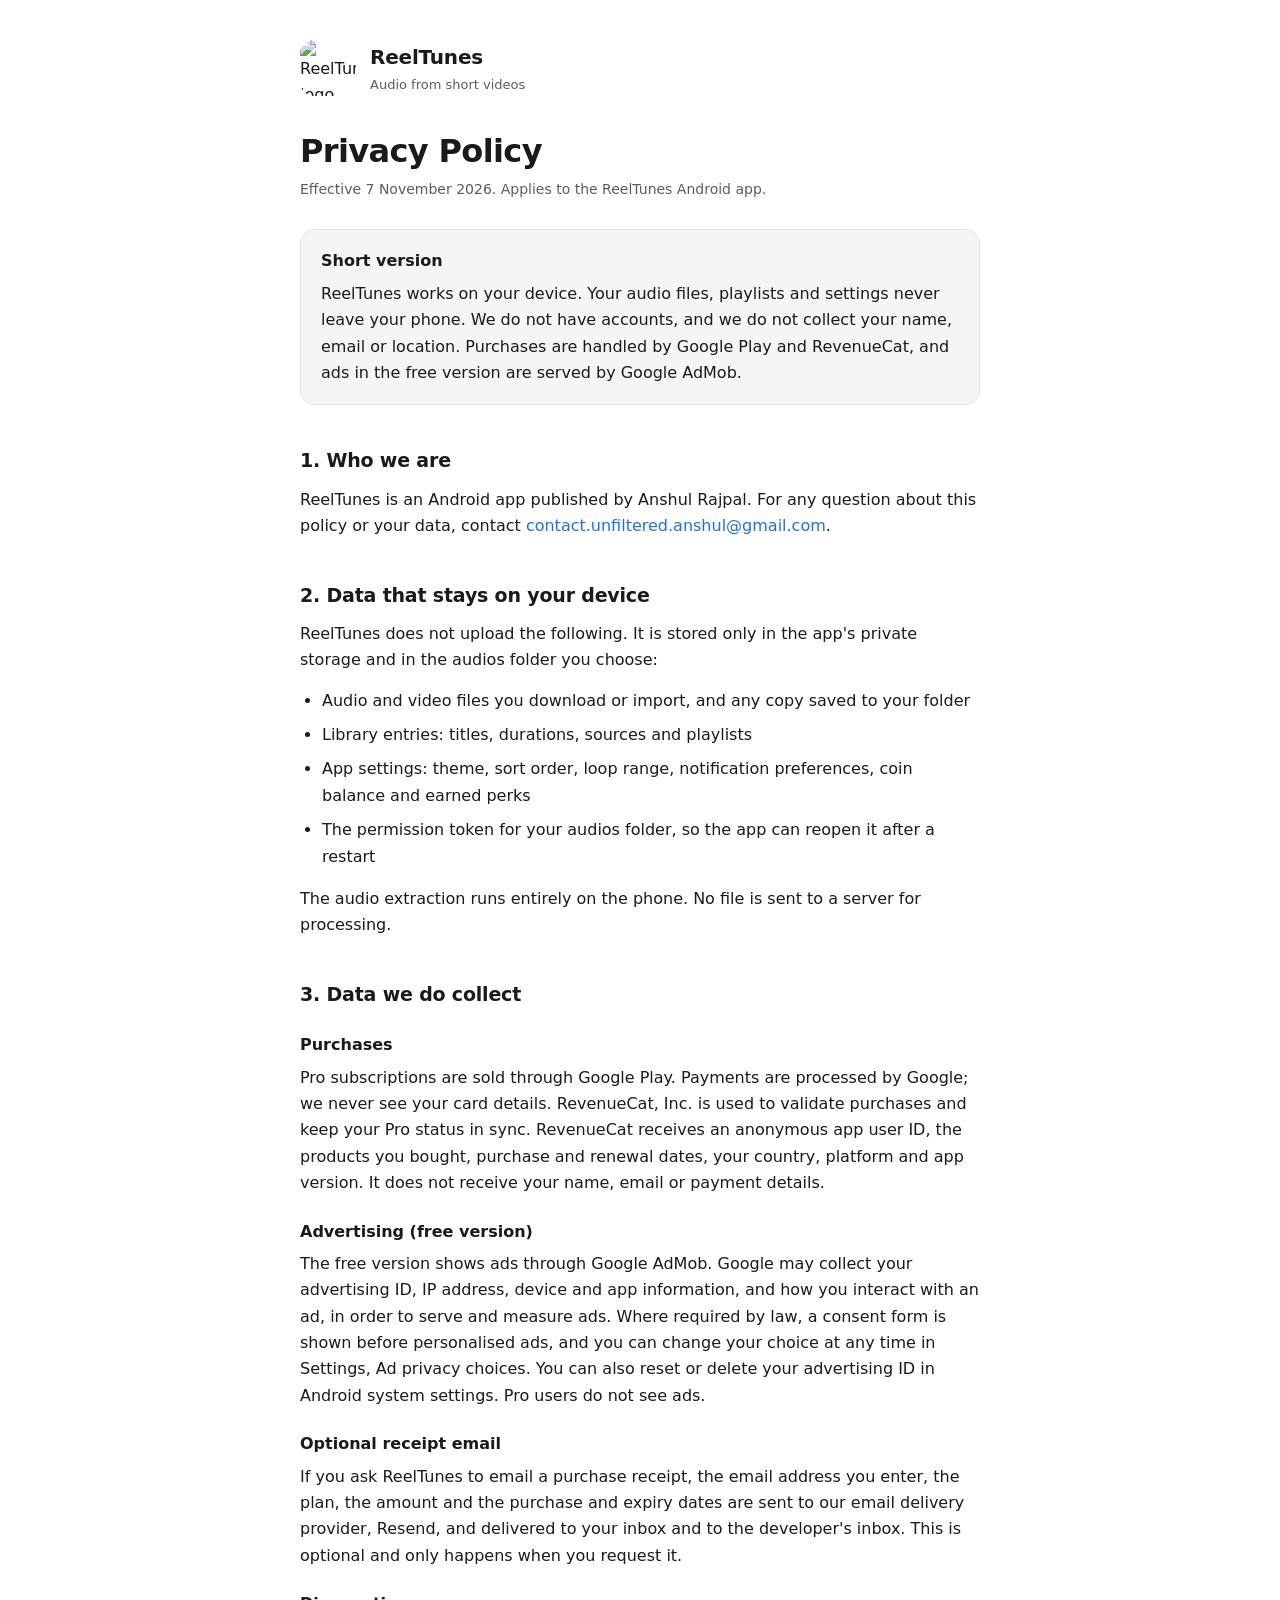
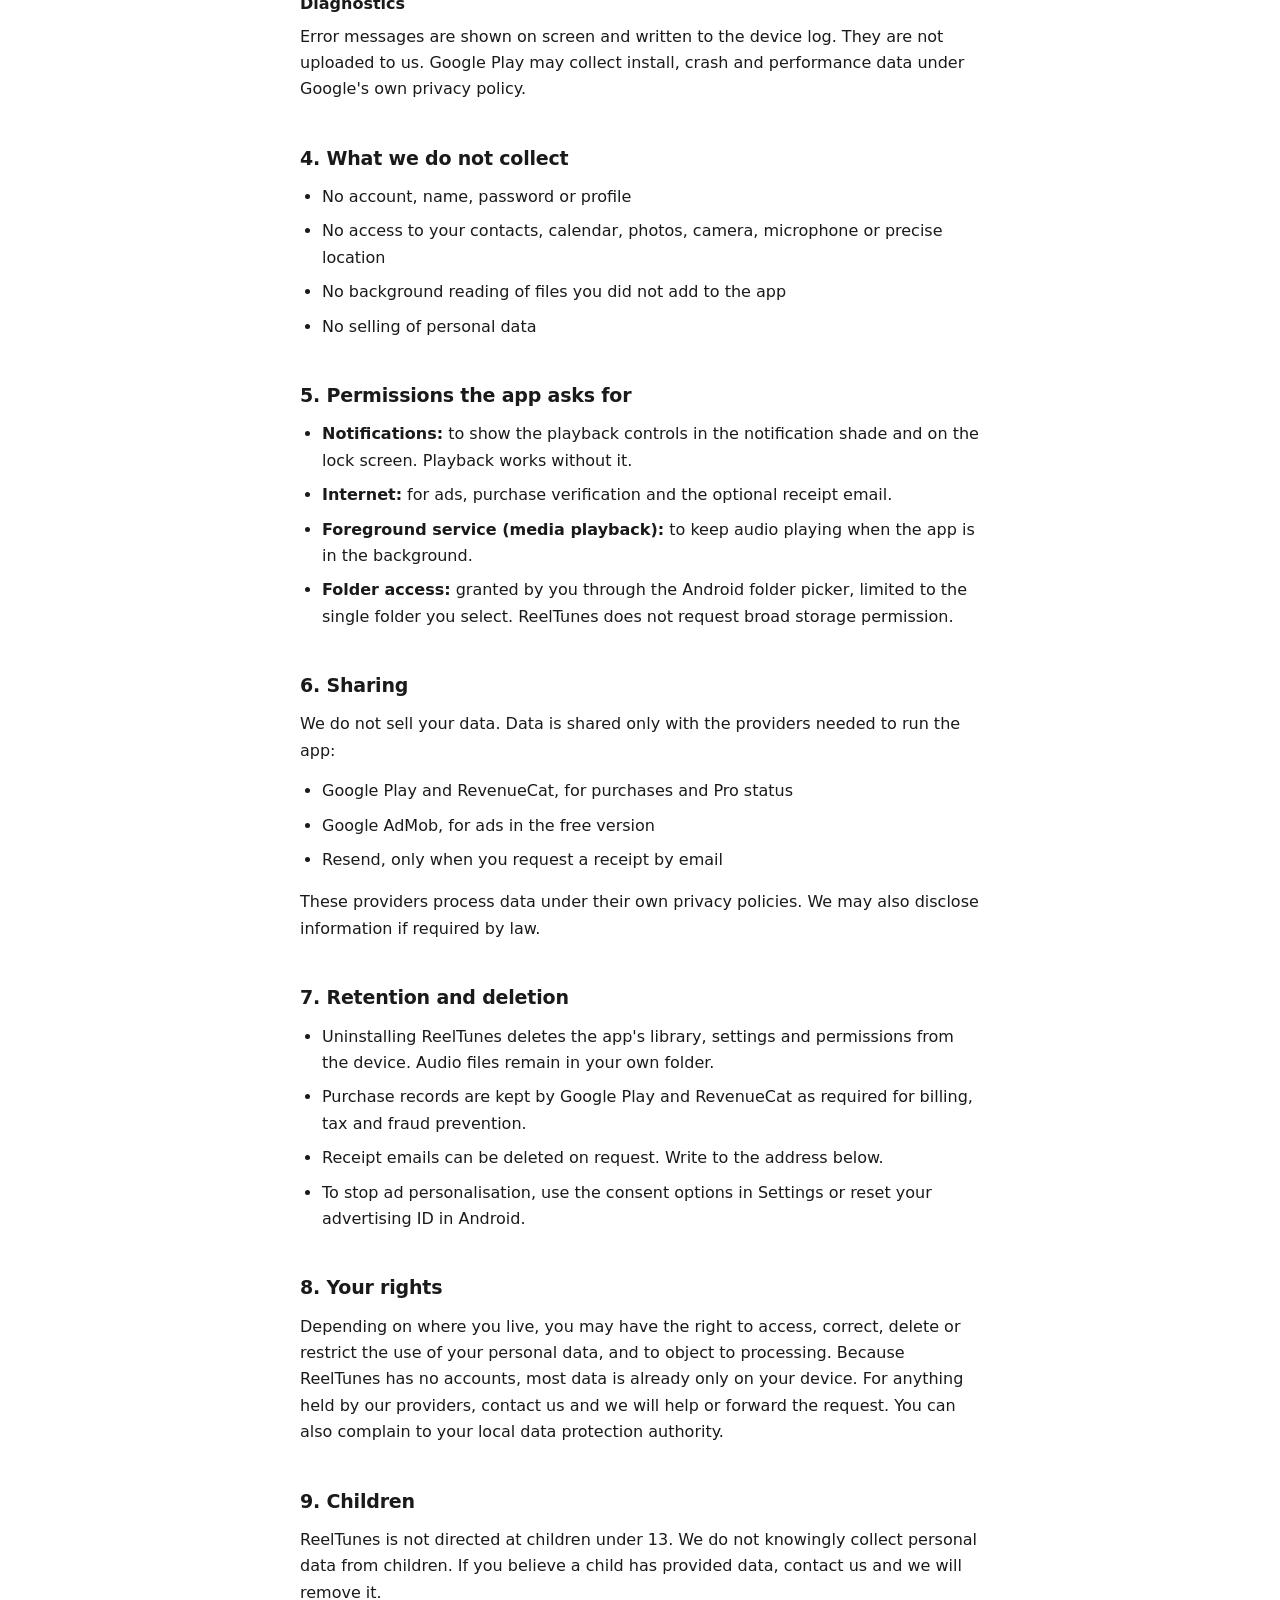
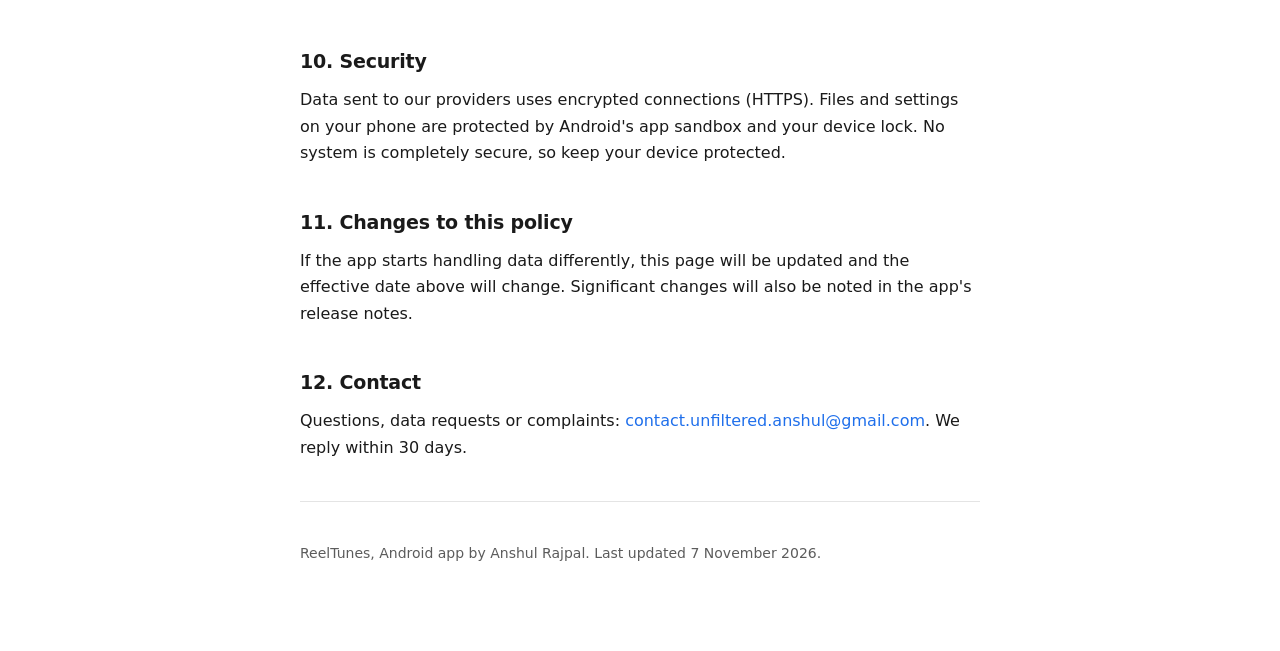
==== privacy/index.html @ 38ee7622 "docs: add privacy policy page for Play listing Static page (index.html + logo) ready to deploy on an" ====
<!DOCTYPE html>
<html lang="en">
<head>
<meta charset="utf-8">
<meta name="viewport" content="width=device-width, initial-scale=1">
<title>ReelTunes Privacy Policy</title>
<meta name="description" content="How ReelTunes handles your data. Audio stays on your device.">
<meta name="theme-color" content="#111111">
<meta property="og:title" content="ReelTunes Privacy Policy">
<meta property="og:description" content="How ReelTunes handles your data. Audio stays on your device.">
<meta property="og:type" content="website">
<meta property="og:image" content="logo.png">
<link rel="icon" href="logo.png" type="image/png">
<style>
  :root {
    --bg: #ffffff;
    --fg: #1a1a1a;
    --muted: #5c5c5c;
    --rule: #e4e4e4;
    --card: #f5f5f5;
    --accent: #1f6feb;
  }
  @media (prefers-color-scheme: dark) {
    :root {
      --bg: #111111;
      --fg: #ececec;
      --muted: #a3a3a3;
      --rule: #2b2b2b;
      --card: #1b1b1b;
      --accent: #6ea8fe;
    }
  }
  * { box-sizing: border-box; }
  html { -webkit-text-size-adjust: 100%; }
  body {
    margin: 0;
    background: var(--bg);
    color: var(--fg);
    font-family: system-ui, -apple-system, "Segoe UI", Roboto, Arial, sans-serif;
    font-size: 16px;
    line-height: 1.65;
  }
  .wrap { max-width: 720px; margin: 0 auto; padding: 40px 20px 72px; }
  header { display: flex; align-items: center; gap: 14px; margin-bottom: 36px; }
  header img { width: 56px; height: 56px; border-radius: 14px; }
  .brand { font-size: 20px; font-weight: 600; letter-spacing: -0.01em; }
  .brand span { display: block; font-size: 13px; font-weight: 400; color: var(--muted); letter-spacing: 0; }
  h1 { font-size: 32px; line-height: 1.2; letter-spacing: -0.02em; margin: 0 0 8px; }
  h2 { font-size: 19px; letter-spacing: -0.01em; margin: 40px 0 10px; }
  h3 { font-size: 16px; margin: 22px 0 6px; }
  p, li { color: var(--fg); }
  p { margin: 0 0 14px; }
  ul { margin: 0 0 16px; padding-left: 22px; }
  li { margin: 0 0 8px; }
  .meta { color: var(--muted); font-size: 14px; margin: 0 0 28px; }
  .summary {
    background: var(--card);
    border: 1px solid var(--rule);
    border-radius: 14px;
    padding: 18px 20px;
    margin: 0 0 8px;
  }
  .summary p { margin: 0; }
  .summary strong { display: block; margin-bottom: 6px; }
  hr { border: 0; border-top: 1px solid var(--rule); margin: 40px 0 0; }
  a { color: var(--accent); text-decoration: none; }
  a:hover { text-decoration: underline; }
  footer { margin-top: 40px; font-size: 14px; color: var(--muted); }
  footer p { color: var(--muted); }
</style>
</head>
<body>
<div class="wrap">

  <header>
    <img src="logo.png" alt="ReelTunes logo">
    <div class="brand">ReelTunes<span>Audio from short videos</span></div>
  </header>

  <h1>Privacy Policy</h1>
  <p class="meta">Effective 7 November 2026. Applies to the ReelTunes Android app.</p>

  <div class="summary">
    <p><strong>Short version</strong>
      ReelTunes works on your device. Your audio files, playlists and settings
      never leave your phone. We do not have accounts, and we do not collect
      your name, email or location. Purchases are handled by Google Play and
      RevenueCat, and ads in the free version are served by Google AdMob.</p>
  </div>

  <h2>1. Who we are</h2>
  <p>ReelTunes is an Android app published by Anshul Rajpal. For any question
    about this policy or your data, contact
    <a href="mailto:contact.unfiltered.anshul@gmail.com">contact.unfiltered.anshul@gmail.com</a>.</p>

  <h2>2. Data that stays on your device</h2>
  <p>ReelTunes does not upload the following. It is stored only in the app's
    private storage and in the audios folder you choose:</p>
  <ul>
    <li>Audio and video files you download or import, and any copy saved to your folder</li>
    <li>Library entries: titles, durations, sources and playlists</li>
    <li>App settings: theme, sort order, loop range, notification preferences, coin balance and earned perks</li>
    <li>The permission token for your audios folder, so the app can reopen it after a restart</li>
  </ul>
  <p>The audio extraction runs entirely on the phone. No file is sent to a
    server for processing.</p>

  <h2>3. Data we do collect</h2>

  <h3>Purchases</h3>
  <p>Pro subscriptions are sold through Google Play. Payments are processed by
    Google; we never see your card details. RevenueCat, Inc. is used to
    validate purchases and keep your Pro status in sync. RevenueCat receives an
    anonymous app user ID, the products you bought, purchase and renewal dates,
    your country, platform and app version. It does not receive your name,
    email or payment details.</p>

  <h3>Advertising (free version)</h3>
  <p>The free version shows ads through Google AdMob. Google may collect your
    advertising ID, IP address, device and app information, and how you
    interact with an ad, in order to serve and measure ads. Where required by
    law, a consent form is shown before personalised ads, and you can change
    your choice at any time in Settings, Ad privacy choices. You can also reset
    or delete your advertising ID in Android system settings. Pro users do not
    see ads.</p>

  <h3>Optional receipt email</h3>
  <p>If you ask ReelTunes to email a purchase receipt, the email address you
    enter, the plan, the amount and the purchase and expiry dates are sent to
    our email delivery provider, Resend, and delivered to your inbox and to the
    developer's inbox. This is optional and only happens when you request it.</p>

  <h3>Diagnostics</h3>
  <p>Error messages are shown on screen and written to the device log. They are
    not uploaded to us. Google Play may collect install, crash and performance
    data under Google's own privacy policy.</p>

  <h2>4. What we do not collect</h2>
  <ul>
    <li>No account, name, password or profile</li>
    <li>No access to your contacts, calendar, photos, camera, microphone or precise location</li>
    <li>No background reading of files you did not add to the app</li>
    <li>No selling of personal data</li>
  </ul>

  <h2>5. Permissions the app asks for</h2>
  <ul>
    <li><strong>Notifications:</strong> to show the playback controls in the notification shade and on the lock screen. Playback works without it.</li>
    <li><strong>Internet:</strong> for ads, purchase verification and the optional receipt email.</li>
    <li><strong>Foreground service (media playback):</strong> to keep audio playing when the app is in the background.</li>
    <li><strong>Folder access:</strong> granted by you through the Android folder picker, limited to the single folder you select. ReelTunes does not request broad storage permission.</li>
  </ul>

  <h2>6. Sharing</h2>
  <p>We do not sell your data. Data is shared only with the providers needed to
    run the app:</p>
  <ul>
    <li>Google Play and RevenueCat, for purchases and Pro status</li>
    <li>Google AdMob, for ads in the free version</li>
    <li>Resend, only when you request a receipt by email</li>
  </ul>
  <p>These providers process data under their own privacy policies. We may also
    disclose information if required by law.</p>

  <h2>7. Retention and deletion</h2>
  <ul>
    <li>Uninstalling ReelTunes deletes the app's library, settings and permissions from the device. Audio files remain in your own folder.</li>
    <li>Purchase records are kept by Google Play and RevenueCat as required for billing, tax and fraud prevention.</li>
    <li>Receipt emails can be deleted on request. Write to the address below.</li>
    <li>To stop ad personalisation, use the consent options in Settings or reset your advertising ID in Android.</li>
  </ul>

  <h2>8. Your rights</h2>
  <p>Depending on where you live, you may have the right to access, correct,
    delete or restrict the use of your personal data, and to object to
    processing. Because ReelTunes has no accounts, most data is already only on
    your device. For anything held by our providers, contact us and we will
    help or forward the request. You can also complain to your local data
    protection authority.</p>

  <h2>9. Children</h2>
  <p>ReelTunes is not directed at children under 13. We do not knowingly
    collect personal data from children. If you believe a child has provided
    data, contact us and we will remove it.</p>

  <h2>10. Security</h2>
  <p>Data sent to our providers uses encrypted connections (HTTPS). Files and
    settings on your phone are protected by Android's app sandbox and your
    device lock. No system is completely secure, so keep your device protected.</p>

  <h2>11. Changes to this policy</h2>
  <p>If the app starts handling data differently, this page will be updated and
    the effective date above will change. Significant changes will also be
    noted in the app's release notes.</p>

  <h2>12. Contact</h2>
  <p>Questions, data requests or complaints:
    <a href="mailto:contact.unfiltered.anshul@gmail.com">contact.unfiltered.anshul@gmail.com</a>.
    We reply within 30 days.</p>

  <hr>
  <footer>
    <p>ReelTunes, Android app by Anshul Rajpal. Last updated 7 November 2026.</p>
  </footer>

</div>
</body>
</html>
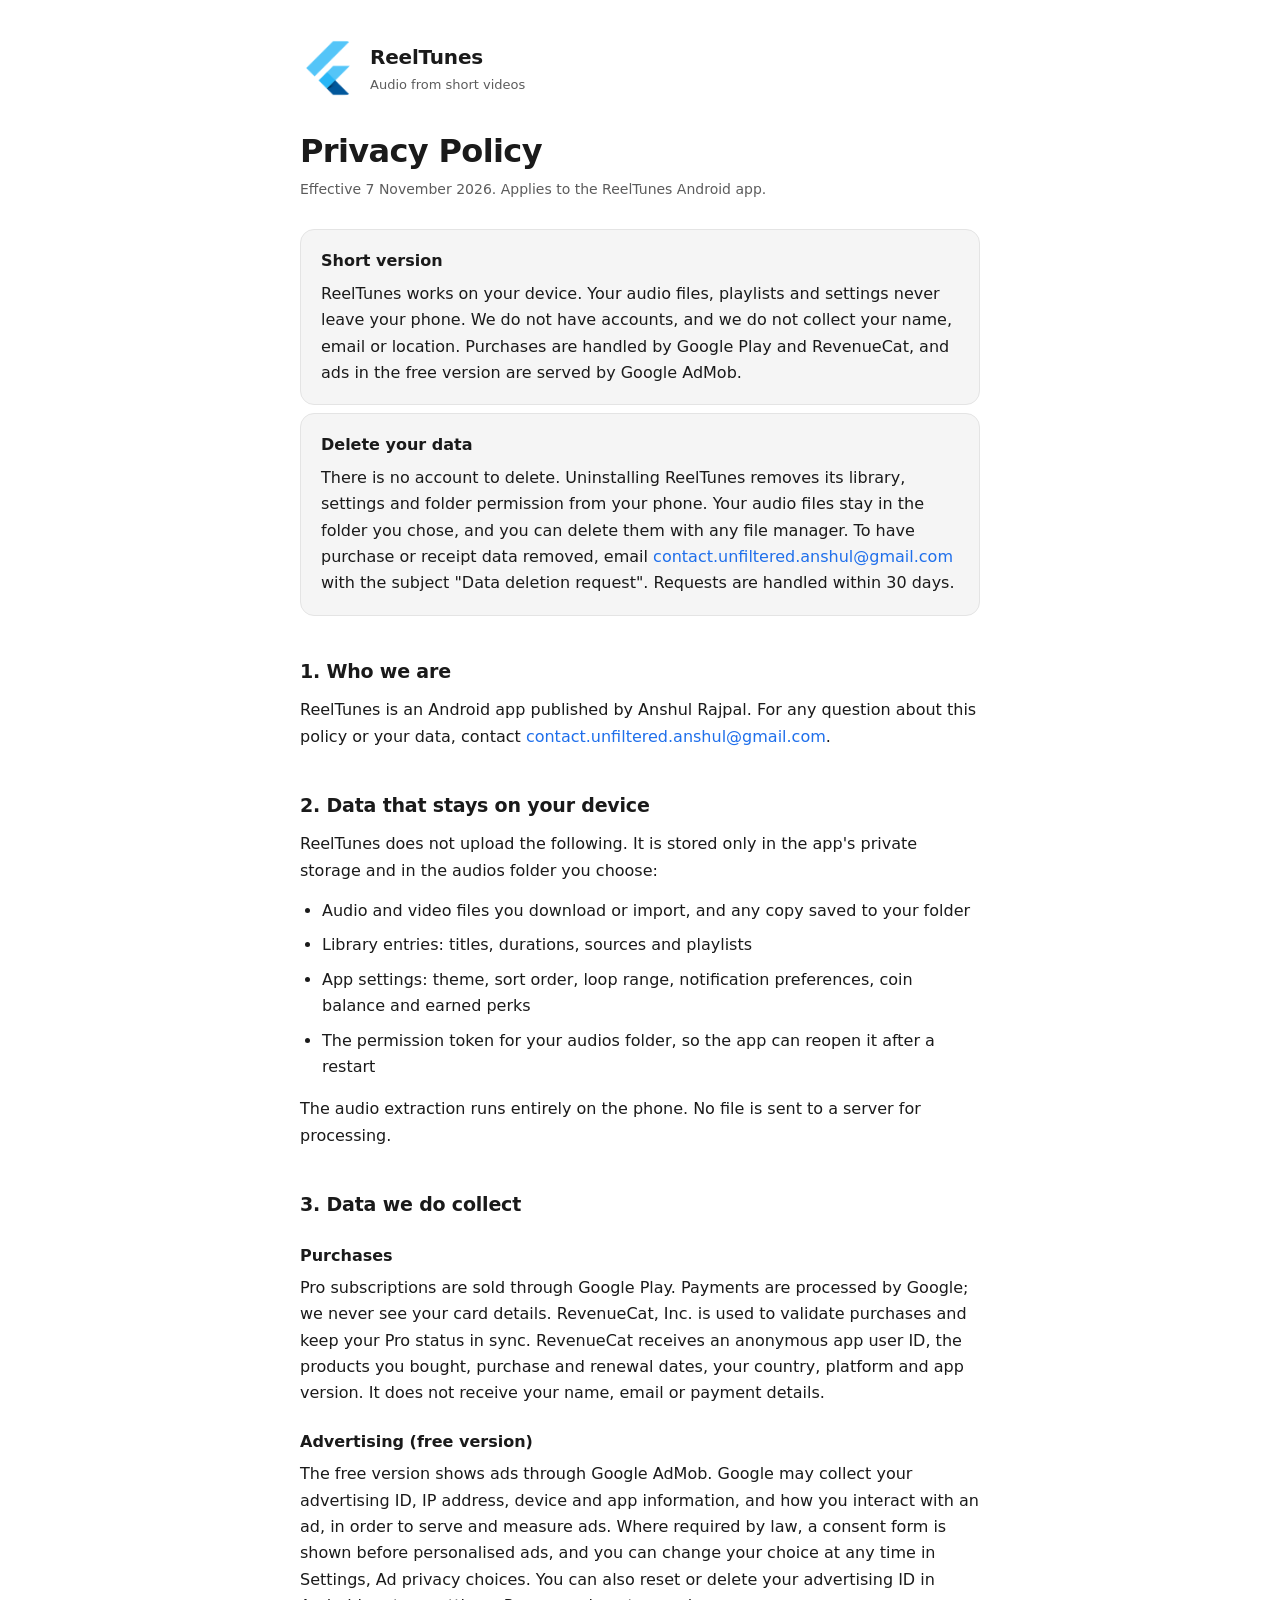
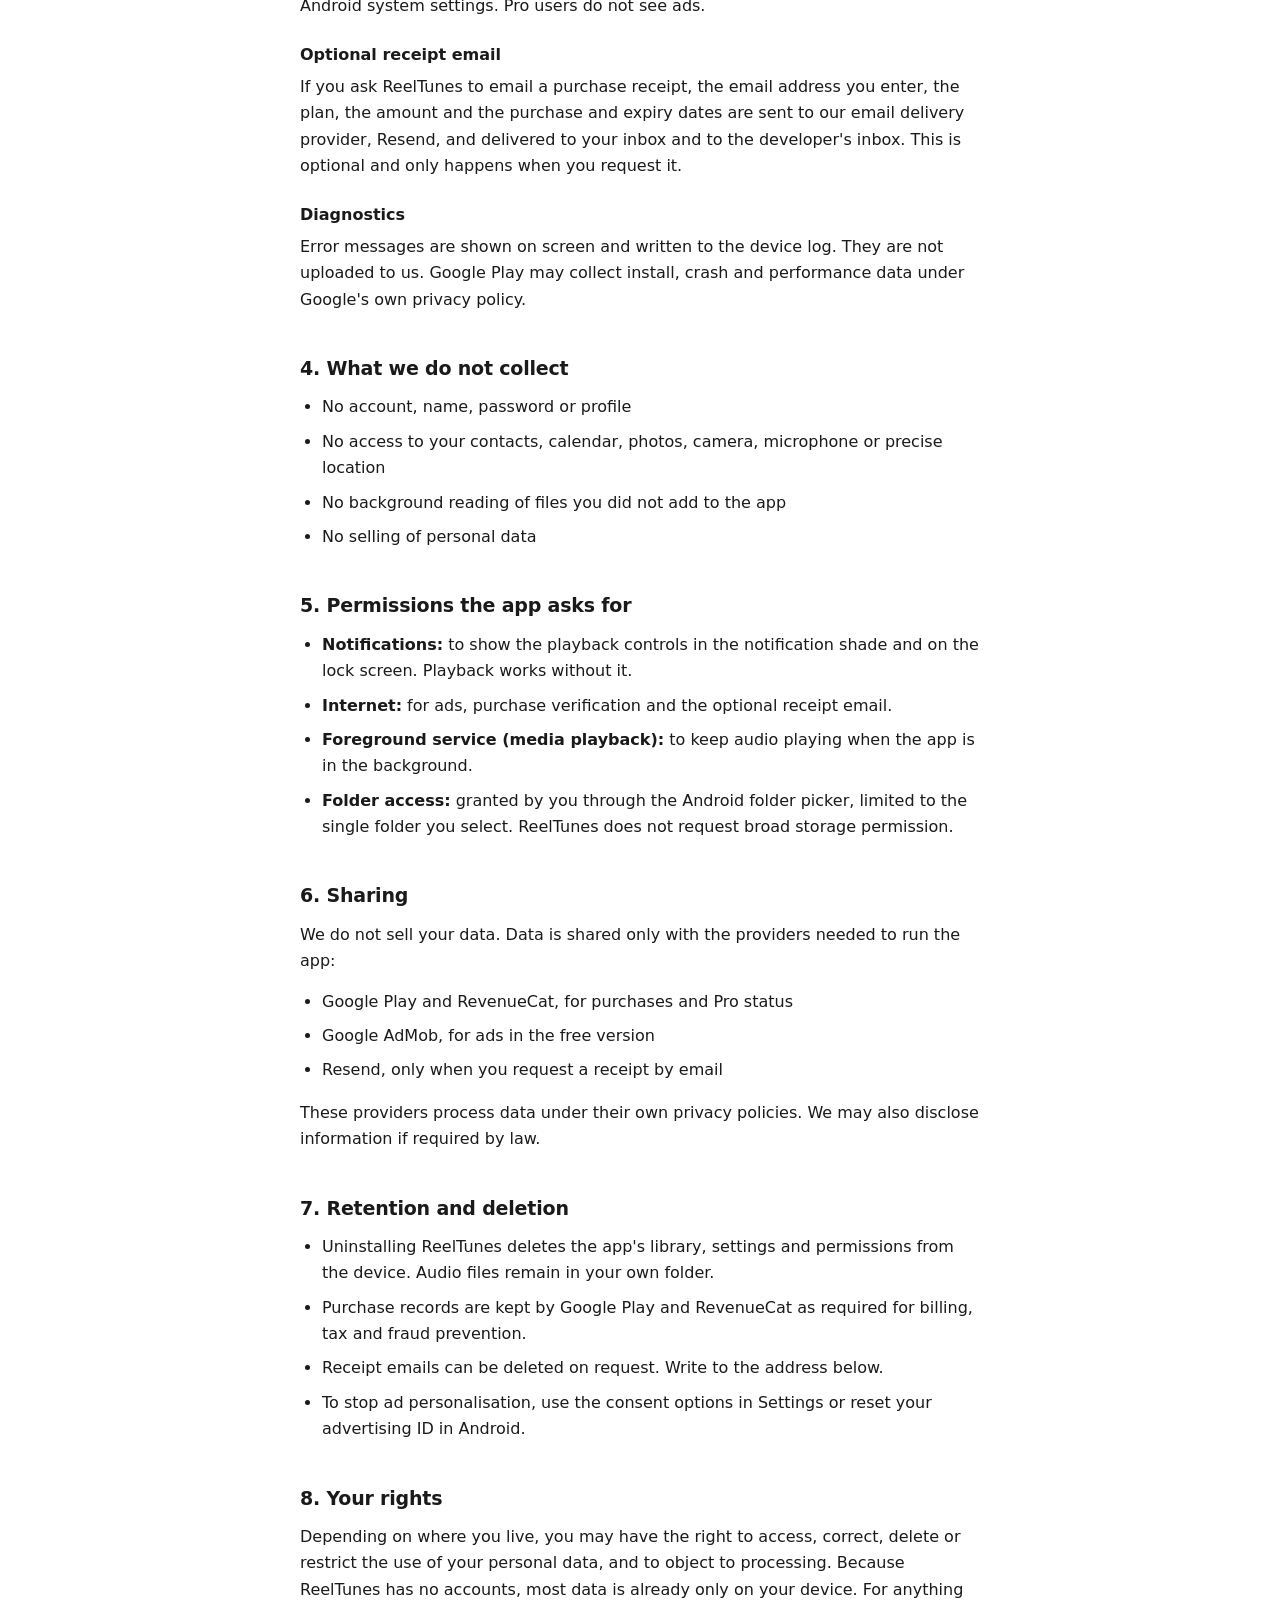
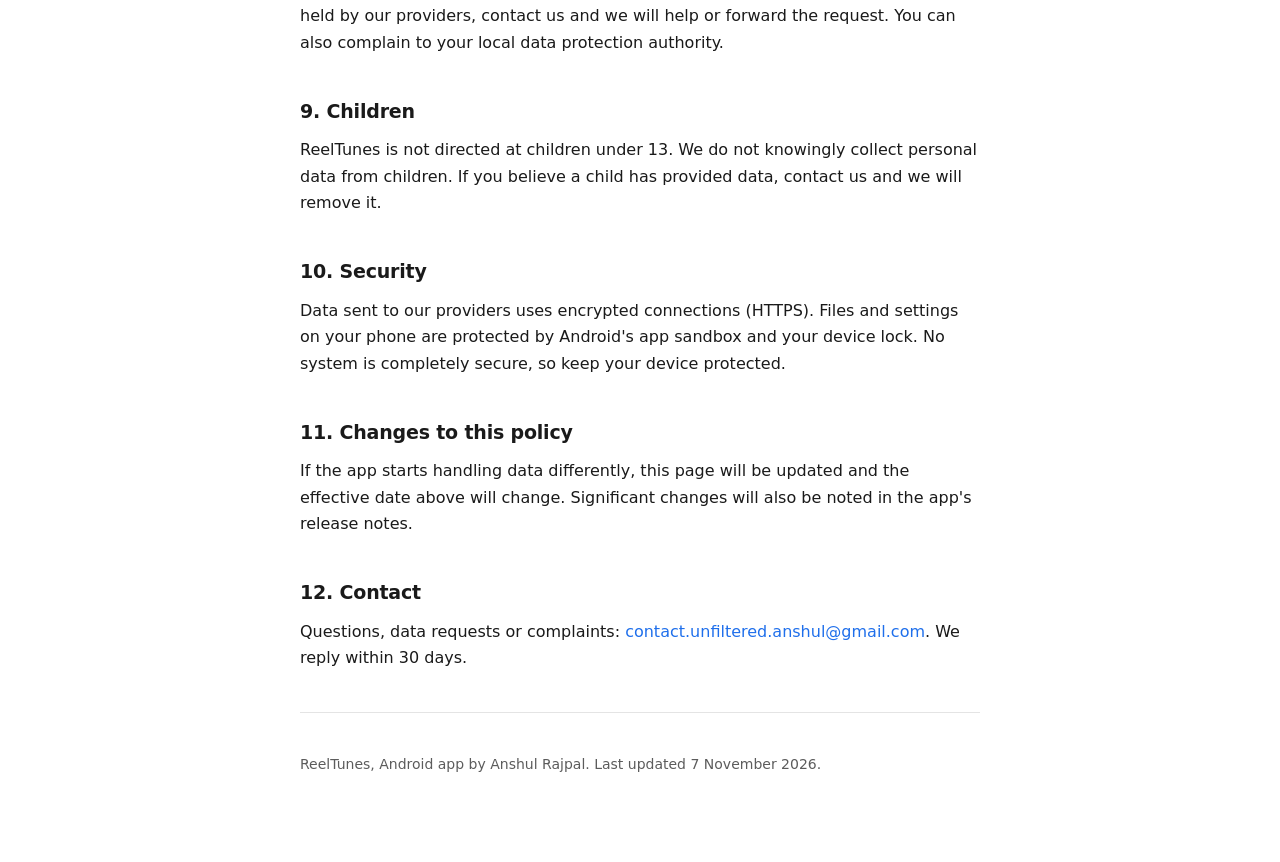
==== commit 3a6e6ff4: "docs: add a data deletion section to the privacy page Gives Play's Data safety form a concrete answe" ====
--- a/privacy/index.html
+++ b/privacy/index.html
@@ -88,6 +88,16 @@
       RevenueCat, and ads in the free version are served by Google AdMob.</p>
   </div>
 
+  <div class="summary" id="delete">
+    <p><strong>Delete your data</strong>
+      There is no account to delete. Uninstalling ReelTunes removes its library,
+      settings and folder permission from your phone. Your audio files stay in
+      the folder you chose, and you can delete them with any file manager.
+      To have purchase or receipt data removed, email
+      <a href="mailto:contact.unfiltered.anshul@gmail.com?subject=Data%20deletion%20request">contact.unfiltered.anshul@gmail.com</a>
+      with the subject "Data deletion request". Requests are handled within 30 days.</p>
+  </div>
+
   <h2>1. Who we are</h2>
   <p>ReelTunes is an Android app published by Anshul Rajpal. For any question
     about this policy or your data, contact
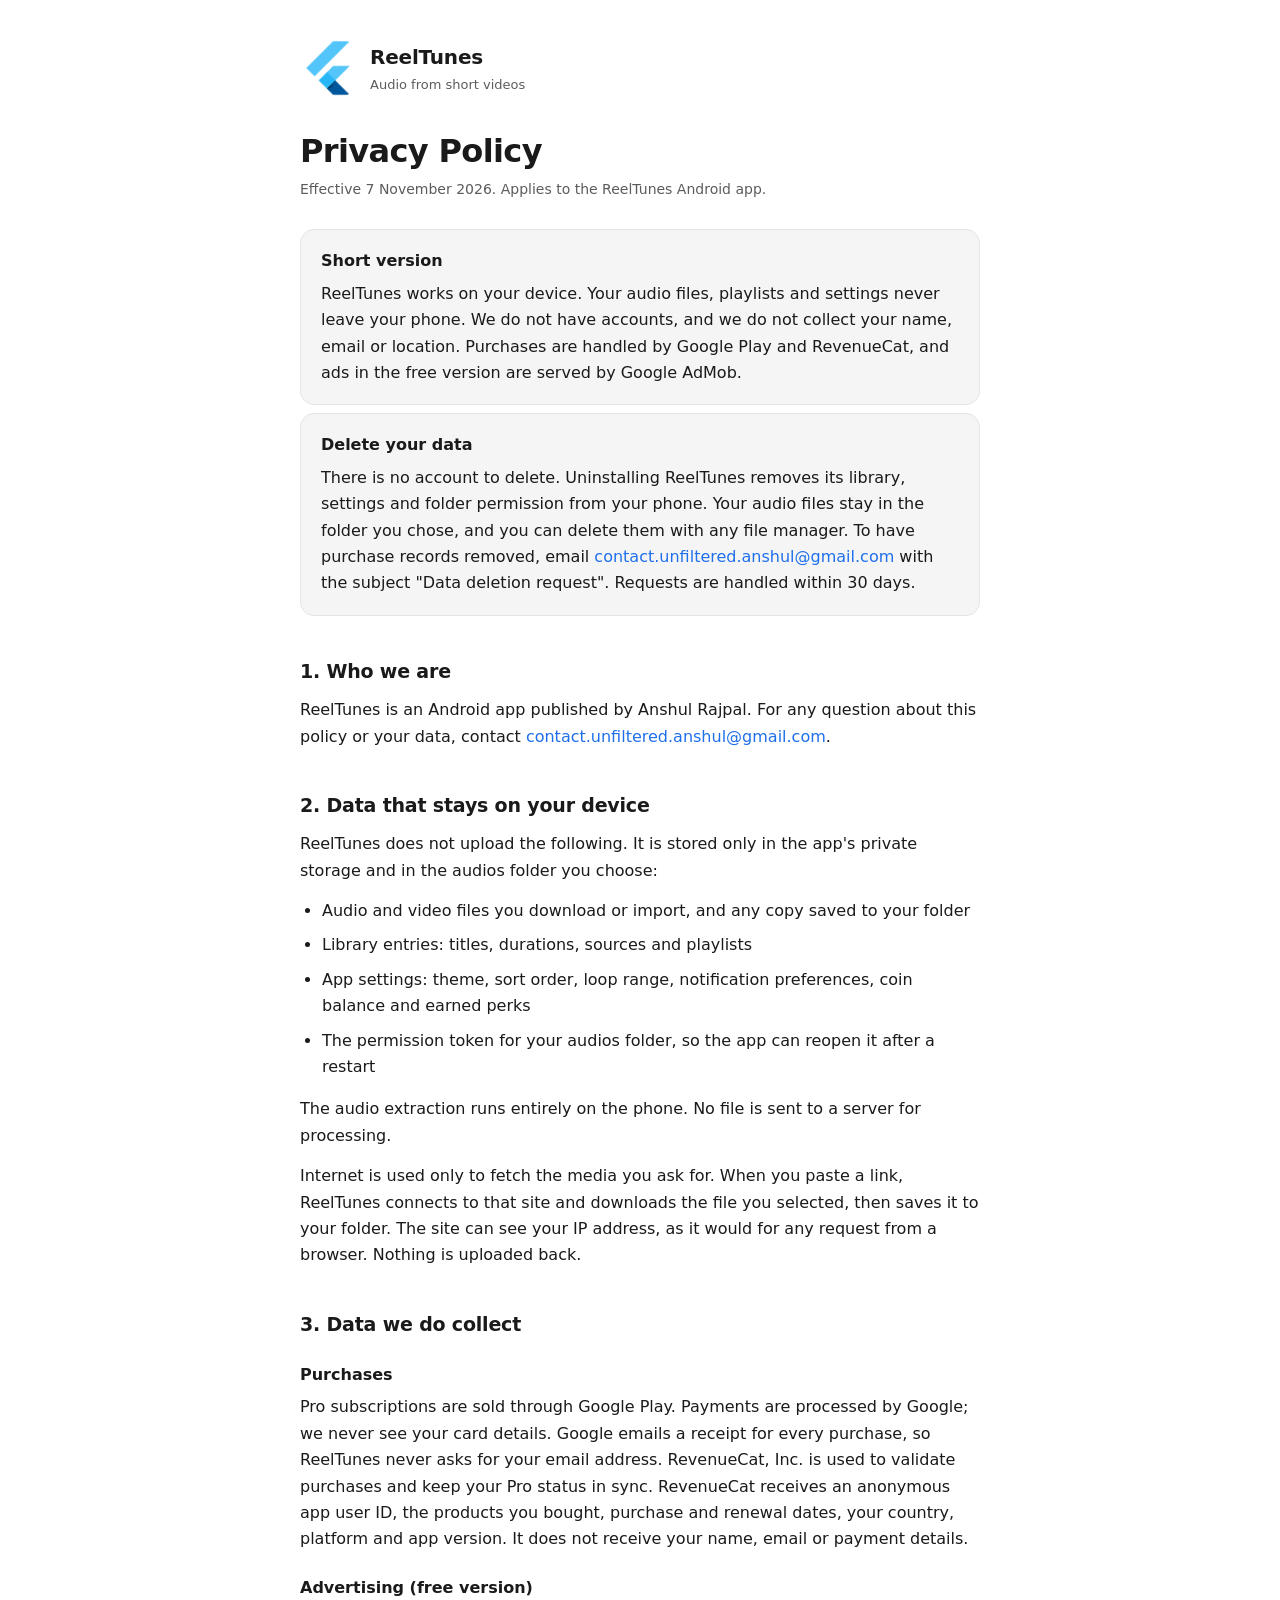
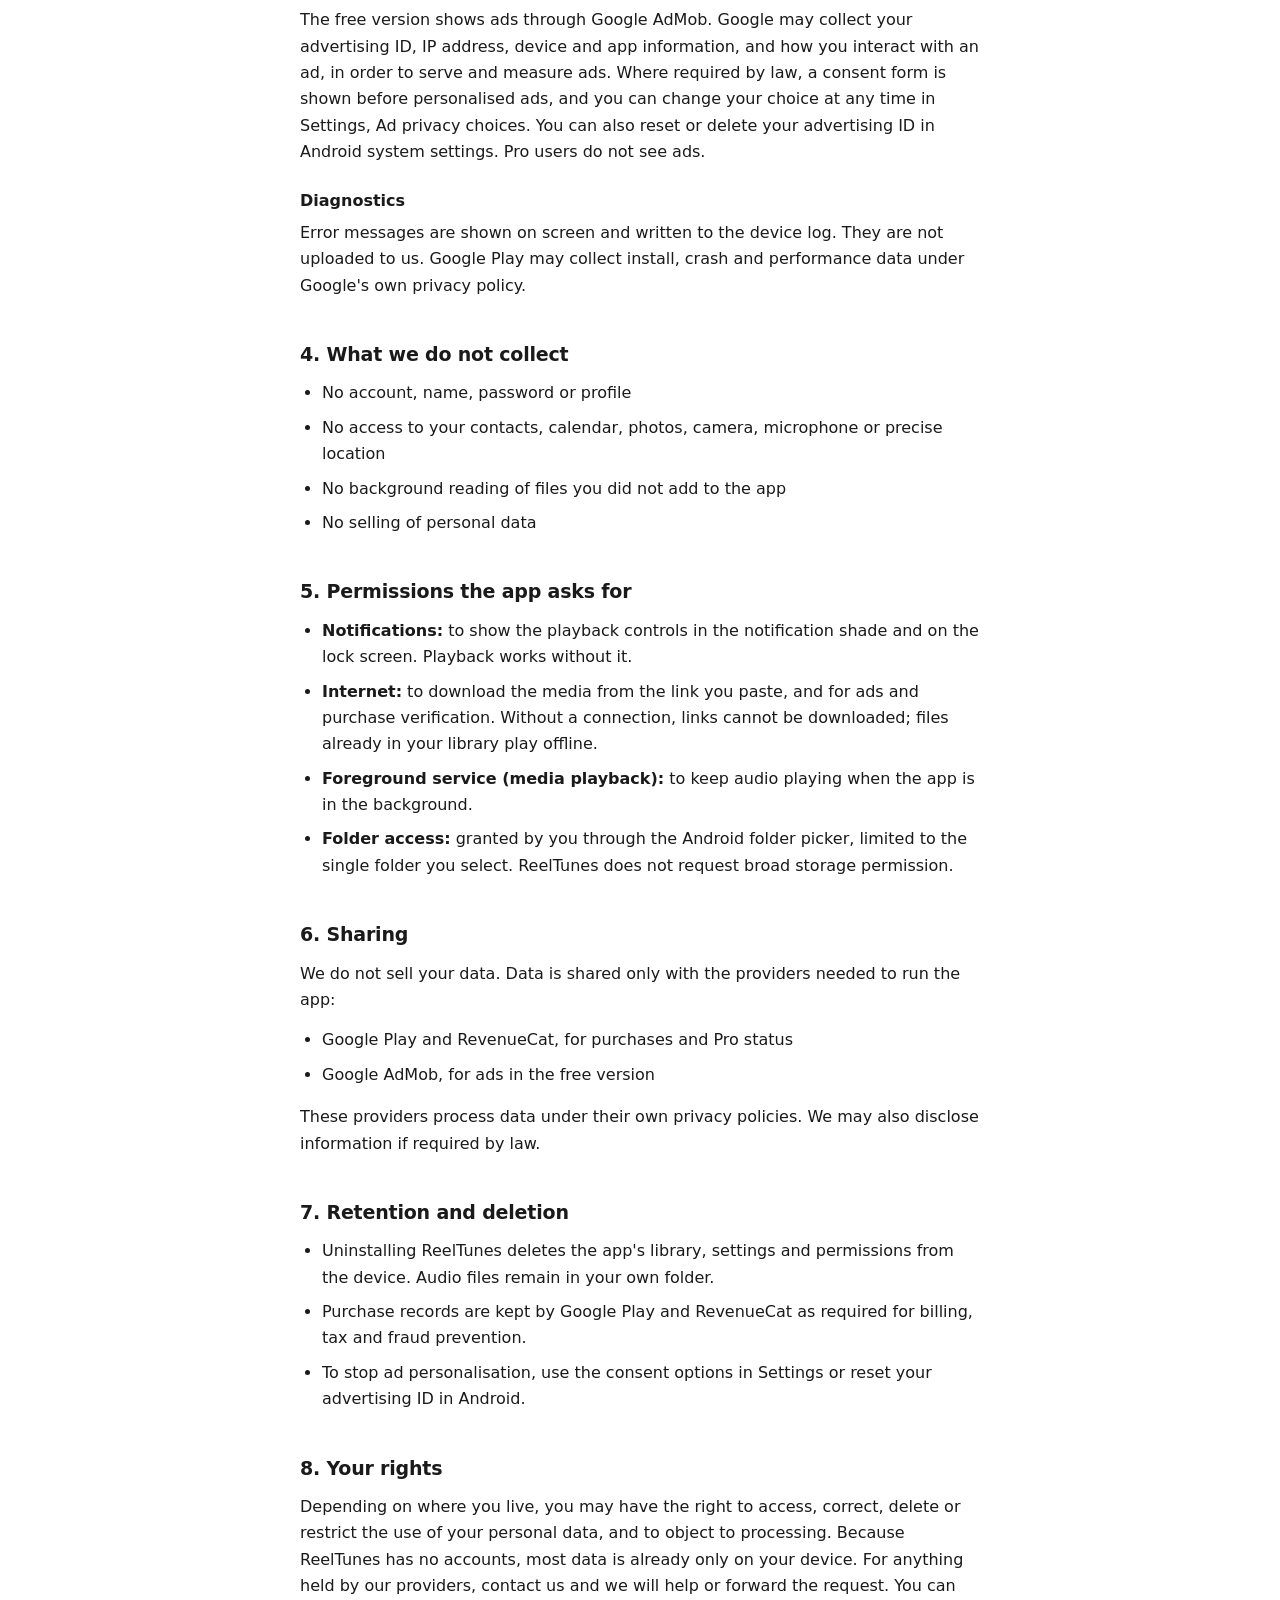
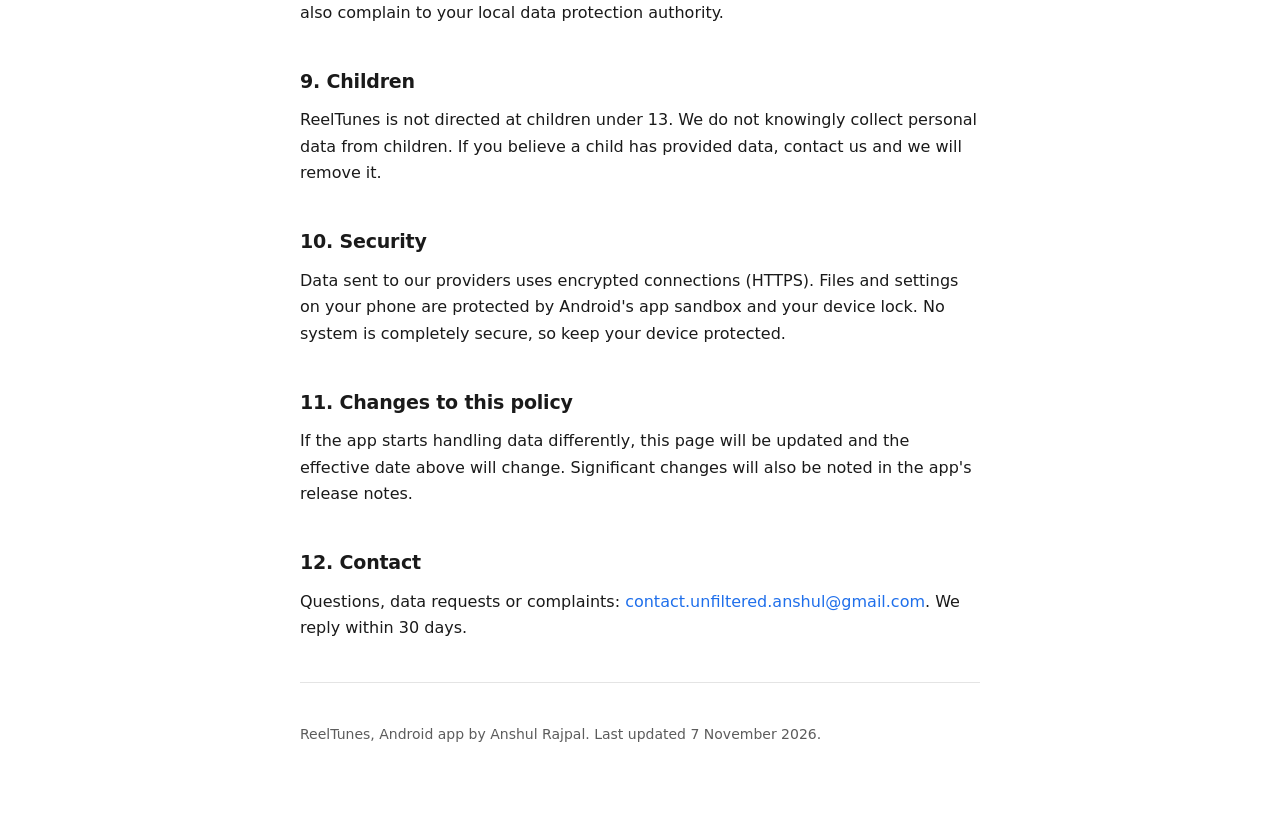
==== commit 5f303f8d: "docs: correct the privacy policy for downloads and receipts - Name the internet requirement for down" ====
--- a/privacy/index.html
+++ b/privacy/index.html
@@ -93,7 +93,7 @@
       There is no account to delete. Uninstalling ReelTunes removes its library,
       settings and folder permission from your phone. Your audio files stay in
       the folder you chose, and you can delete them with any file manager.
-      To have purchase or receipt data removed, email
+      To have purchase records removed, email
       <a href="mailto:contact.unfiltered.anshul@gmail.com?subject=Data%20deletion%20request">contact.unfiltered.anshul@gmail.com</a>
       with the subject "Data deletion request". Requests are handled within 30 days.</p>
   </div>
@@ -114,16 +114,21 @@
   </ul>
   <p>The audio extraction runs entirely on the phone. No file is sent to a
     server for processing.</p>
+  <p>Internet is used only to fetch the media you ask for. When you paste a
+    link, ReelTunes connects to that site and downloads the file you selected,
+    then saves it to your folder. The site can see your IP address, as it would
+    for any request from a browser. Nothing is uploaded back.</p>
 
   <h2>3. Data we do collect</h2>
 
   <h3>Purchases</h3>
   <p>Pro subscriptions are sold through Google Play. Payments are processed by
-    Google; we never see your card details. RevenueCat, Inc. is used to
-    validate purchases and keep your Pro status in sync. RevenueCat receives an
-    anonymous app user ID, the products you bought, purchase and renewal dates,
-    your country, platform and app version. It does not receive your name,
-    email or payment details.</p>
+    Google; we never see your card details. Google emails a receipt for every
+    purchase, so ReelTunes never asks for your email address. RevenueCat, Inc.
+    is used to validate purchases and keep your Pro status in sync. RevenueCat
+    receives an anonymous app user ID, the products you bought, purchase and
+    renewal dates, your country, platform and app version. It does not receive
+    your name, email or payment details.</p>
 
   <h3>Advertising (free version)</h3>
   <p>The free version shows ads through Google AdMob. Google may collect your
@@ -134,12 +139,6 @@
     or delete your advertising ID in Android system settings. Pro users do not
     see ads.</p>
 
-  <h3>Optional receipt email</h3>
-  <p>If you ask ReelTunes to email a purchase receipt, the email address you
-    enter, the plan, the amount and the purchase and expiry dates are sent to
-    our email delivery provider, Resend, and delivered to your inbox and to the
-    developer's inbox. This is optional and only happens when you request it.</p>
-
   <h3>Diagnostics</h3>
   <p>Error messages are shown on screen and written to the device log. They are
     not uploaded to us. Google Play may collect install, crash and performance
@@ -156,7 +155,7 @@
   <h2>5. Permissions the app asks for</h2>
   <ul>
     <li><strong>Notifications:</strong> to show the playback controls in the notification shade and on the lock screen. Playback works without it.</li>
-    <li><strong>Internet:</strong> for ads, purchase verification and the optional receipt email.</li>
+    <li><strong>Internet:</strong> to download the media from the link you paste, and for ads and purchase verification. Without a connection, links cannot be downloaded; files already in your library play offline.</li>
     <li><strong>Foreground service (media playback):</strong> to keep audio playing when the app is in the background.</li>
     <li><strong>Folder access:</strong> granted by you through the Android folder picker, limited to the single folder you select. ReelTunes does not request broad storage permission.</li>
   </ul>
@@ -167,7 +166,6 @@
   <ul>
     <li>Google Play and RevenueCat, for purchases and Pro status</li>
     <li>Google AdMob, for ads in the free version</li>
-    <li>Resend, only when you request a receipt by email</li>
   </ul>
   <p>These providers process data under their own privacy policies. We may also
     disclose information if required by law.</p>
@@ -176,7 +174,6 @@
   <ul>
     <li>Uninstalling ReelTunes deletes the app's library, settings and permissions from the device. Audio files remain in your own folder.</li>
     <li>Purchase records are kept by Google Play and RevenueCat as required for billing, tax and fraud prevention.</li>
-    <li>Receipt emails can be deleted on request. Write to the address below.</li>
     <li>To stop ad personalisation, use the consent options in Settings or reset your advertising ID in Android.</li>
   </ul>
 
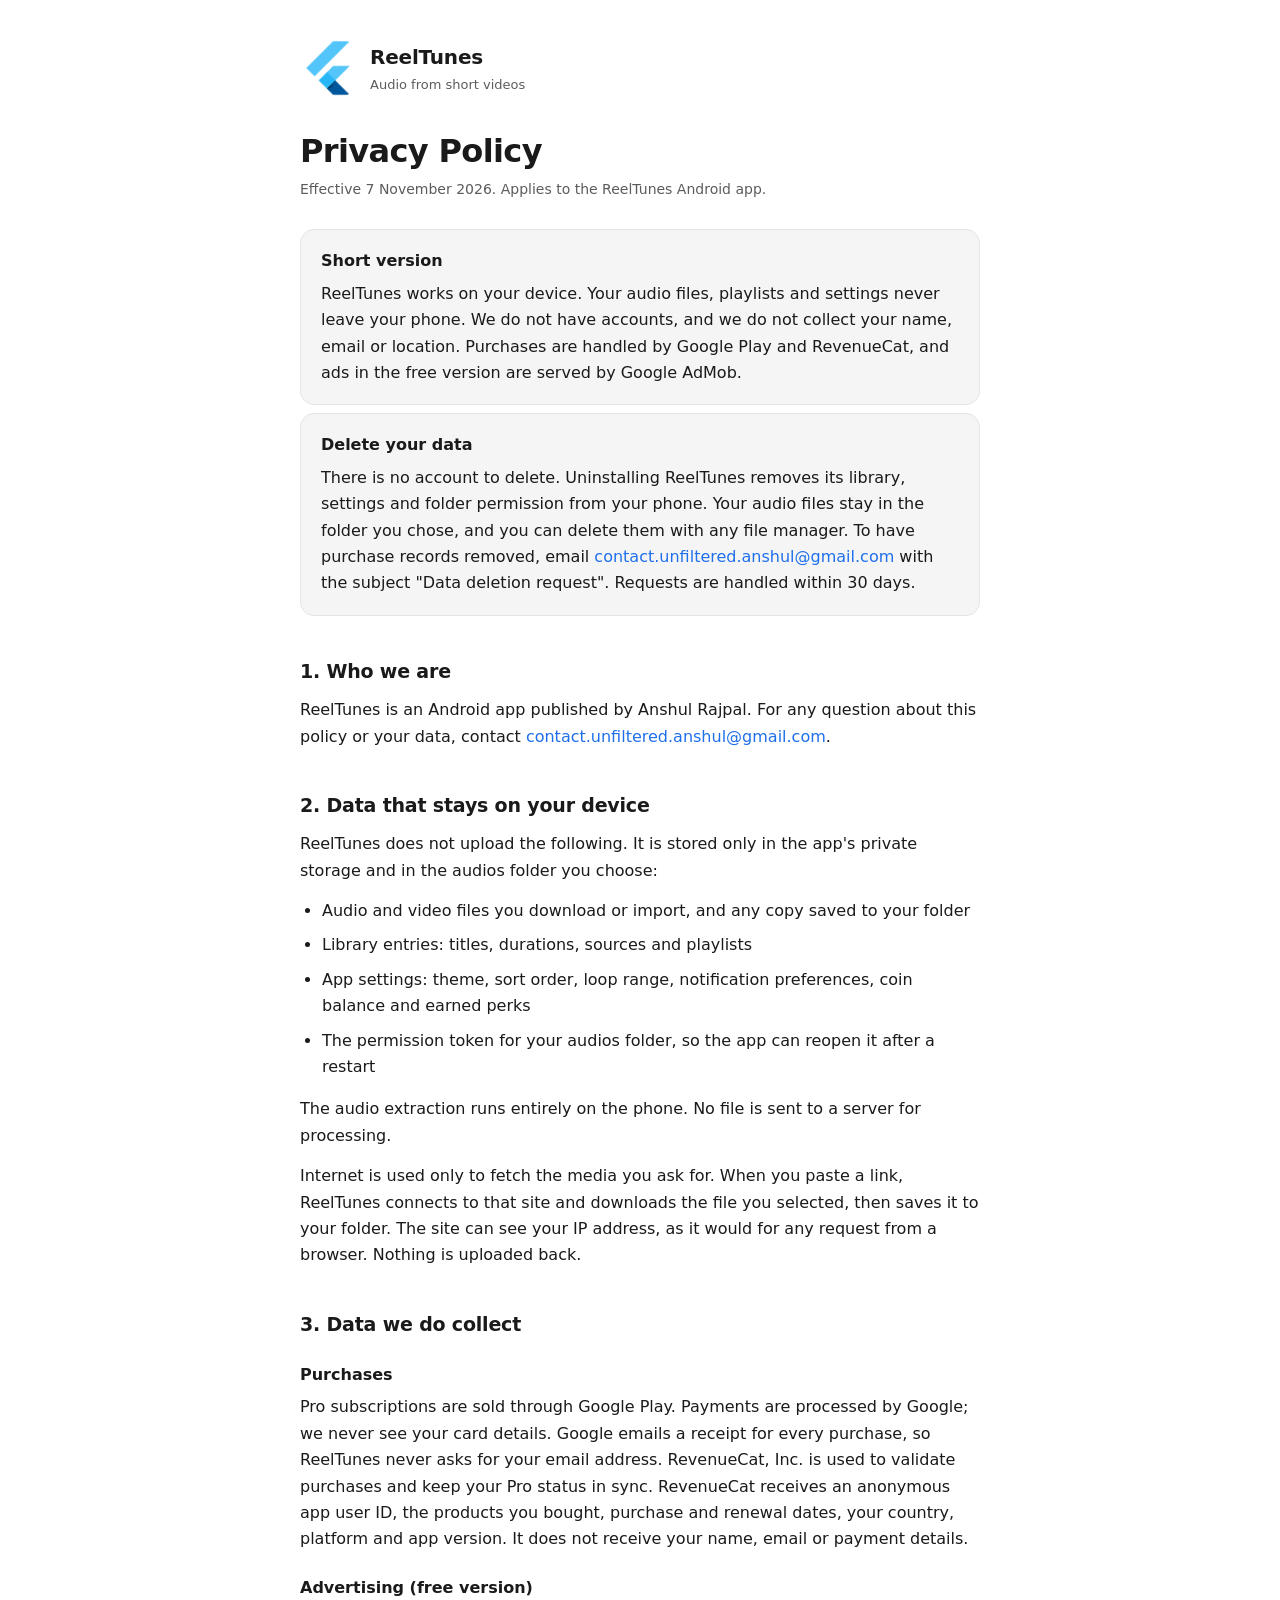
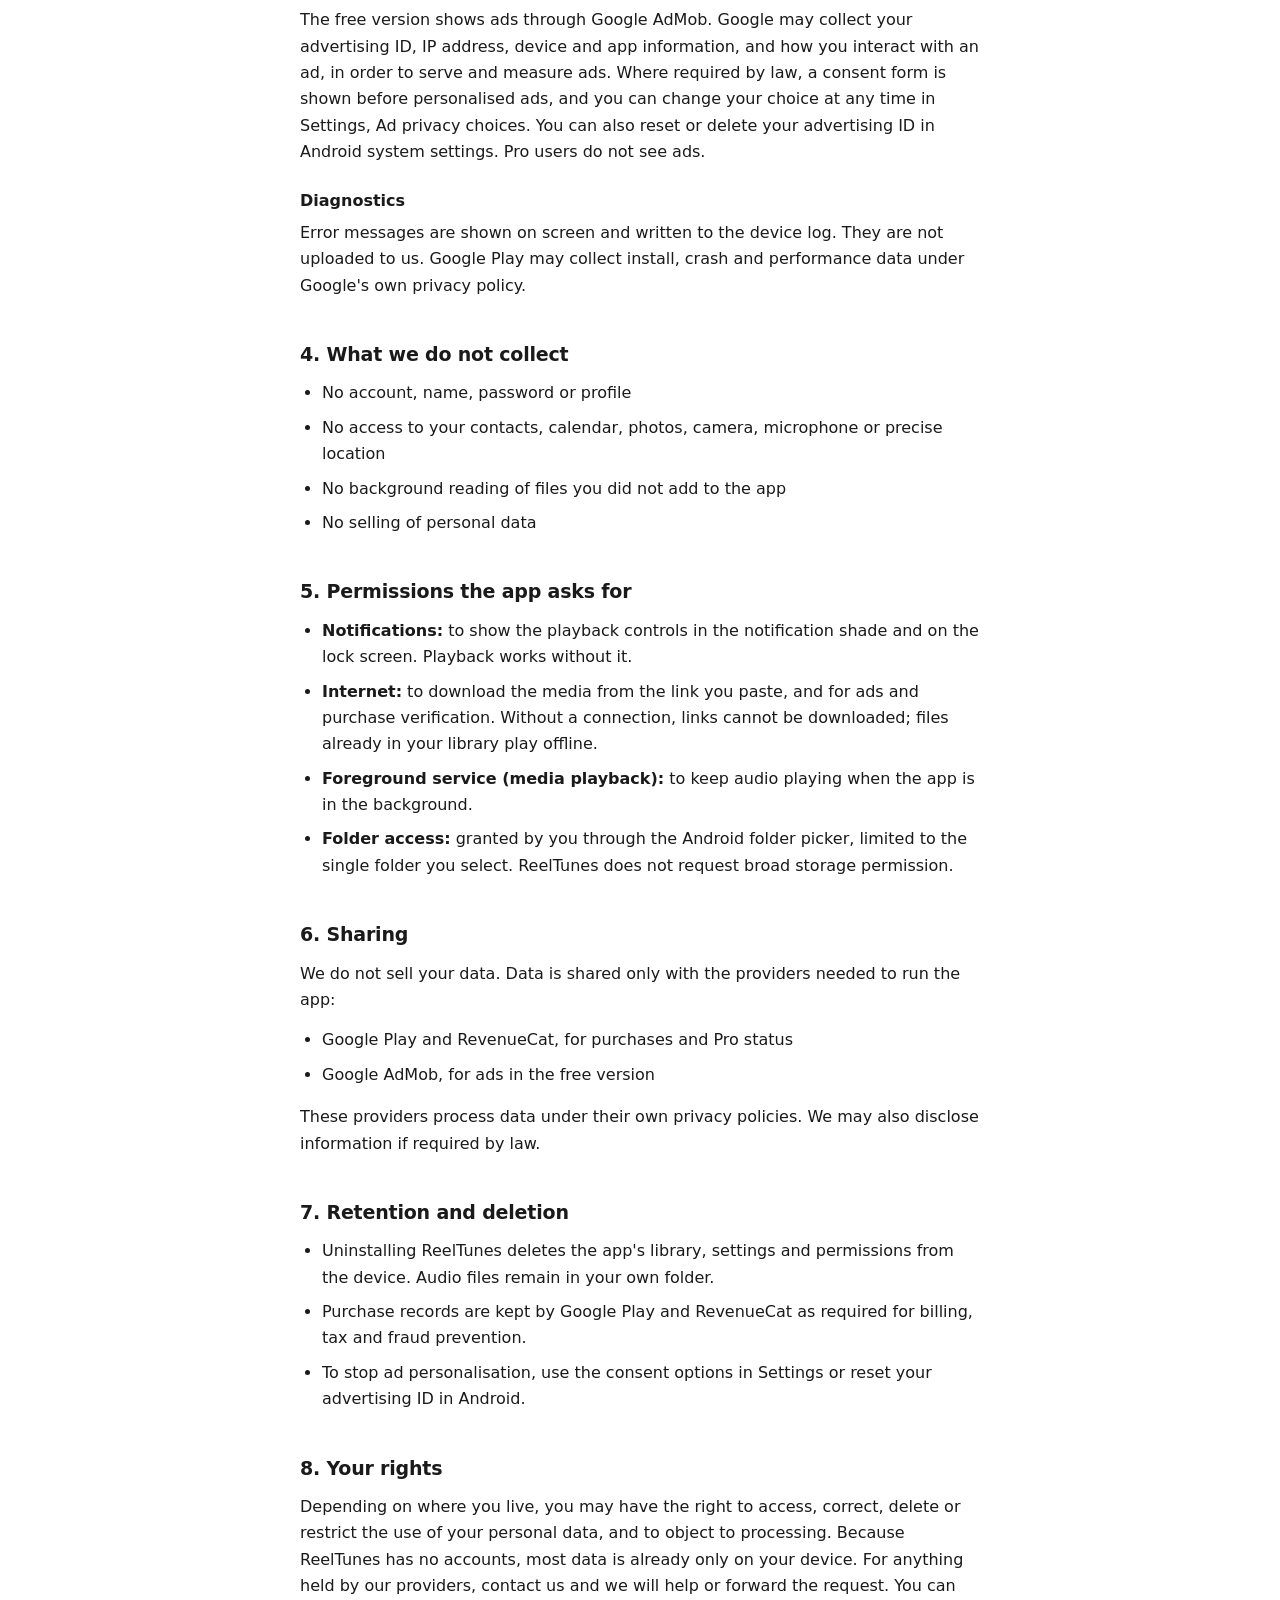
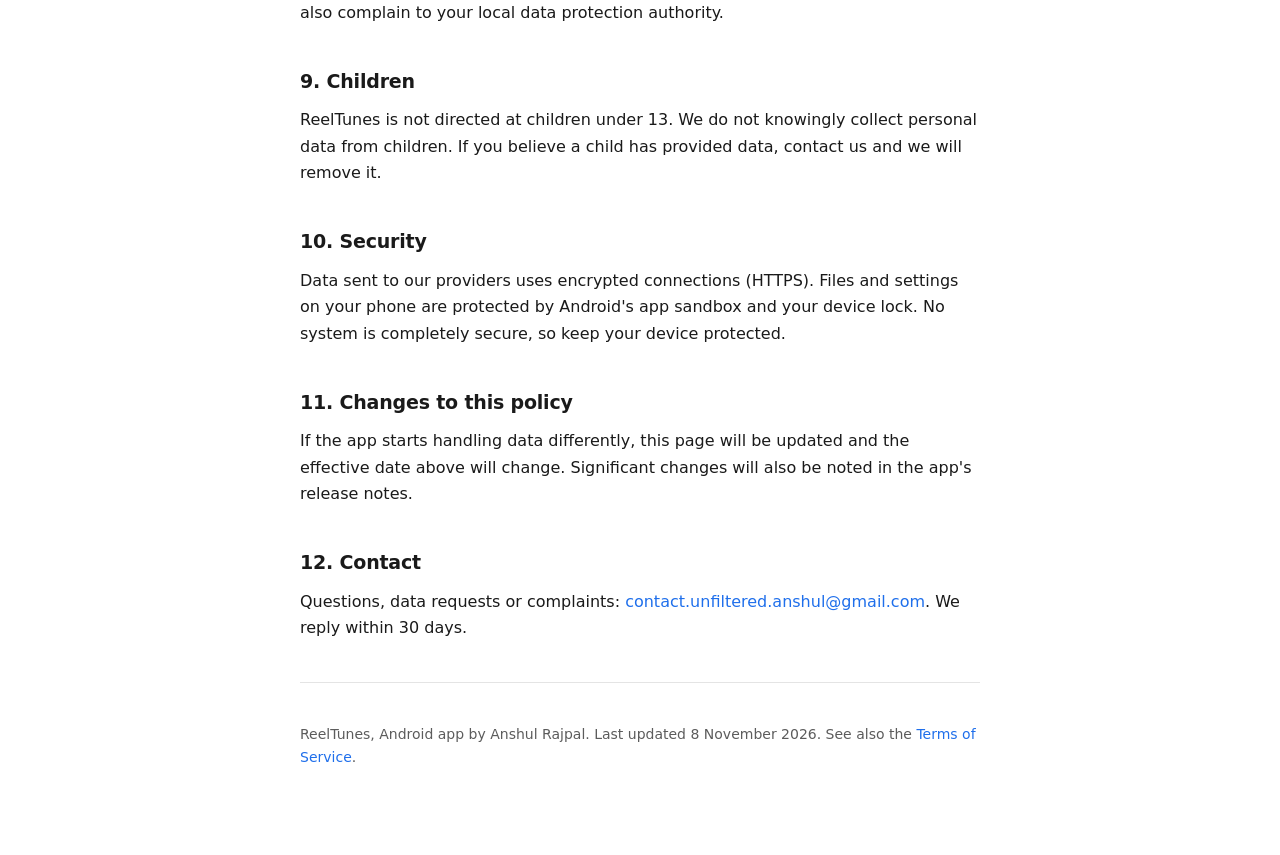
==== commit f86d174d: "docs: add terms of service page 15 sections: content responsibility, Google Play billing, coins and " ====
--- a/privacy/index.html
+++ b/privacy/index.html
@@ -207,7 +207,8 @@
 
   <hr>
   <footer>
-    <p>ReelTunes, Android app by Anshul Rajpal. Last updated 7 November 2026.</p>
+    <p>ReelTunes, Android app by Anshul Rajpal. Last updated 8 November 2026.
+      See also the <a href="/terms">Terms of Service</a>.</p>
   </footer>
 
 </div>
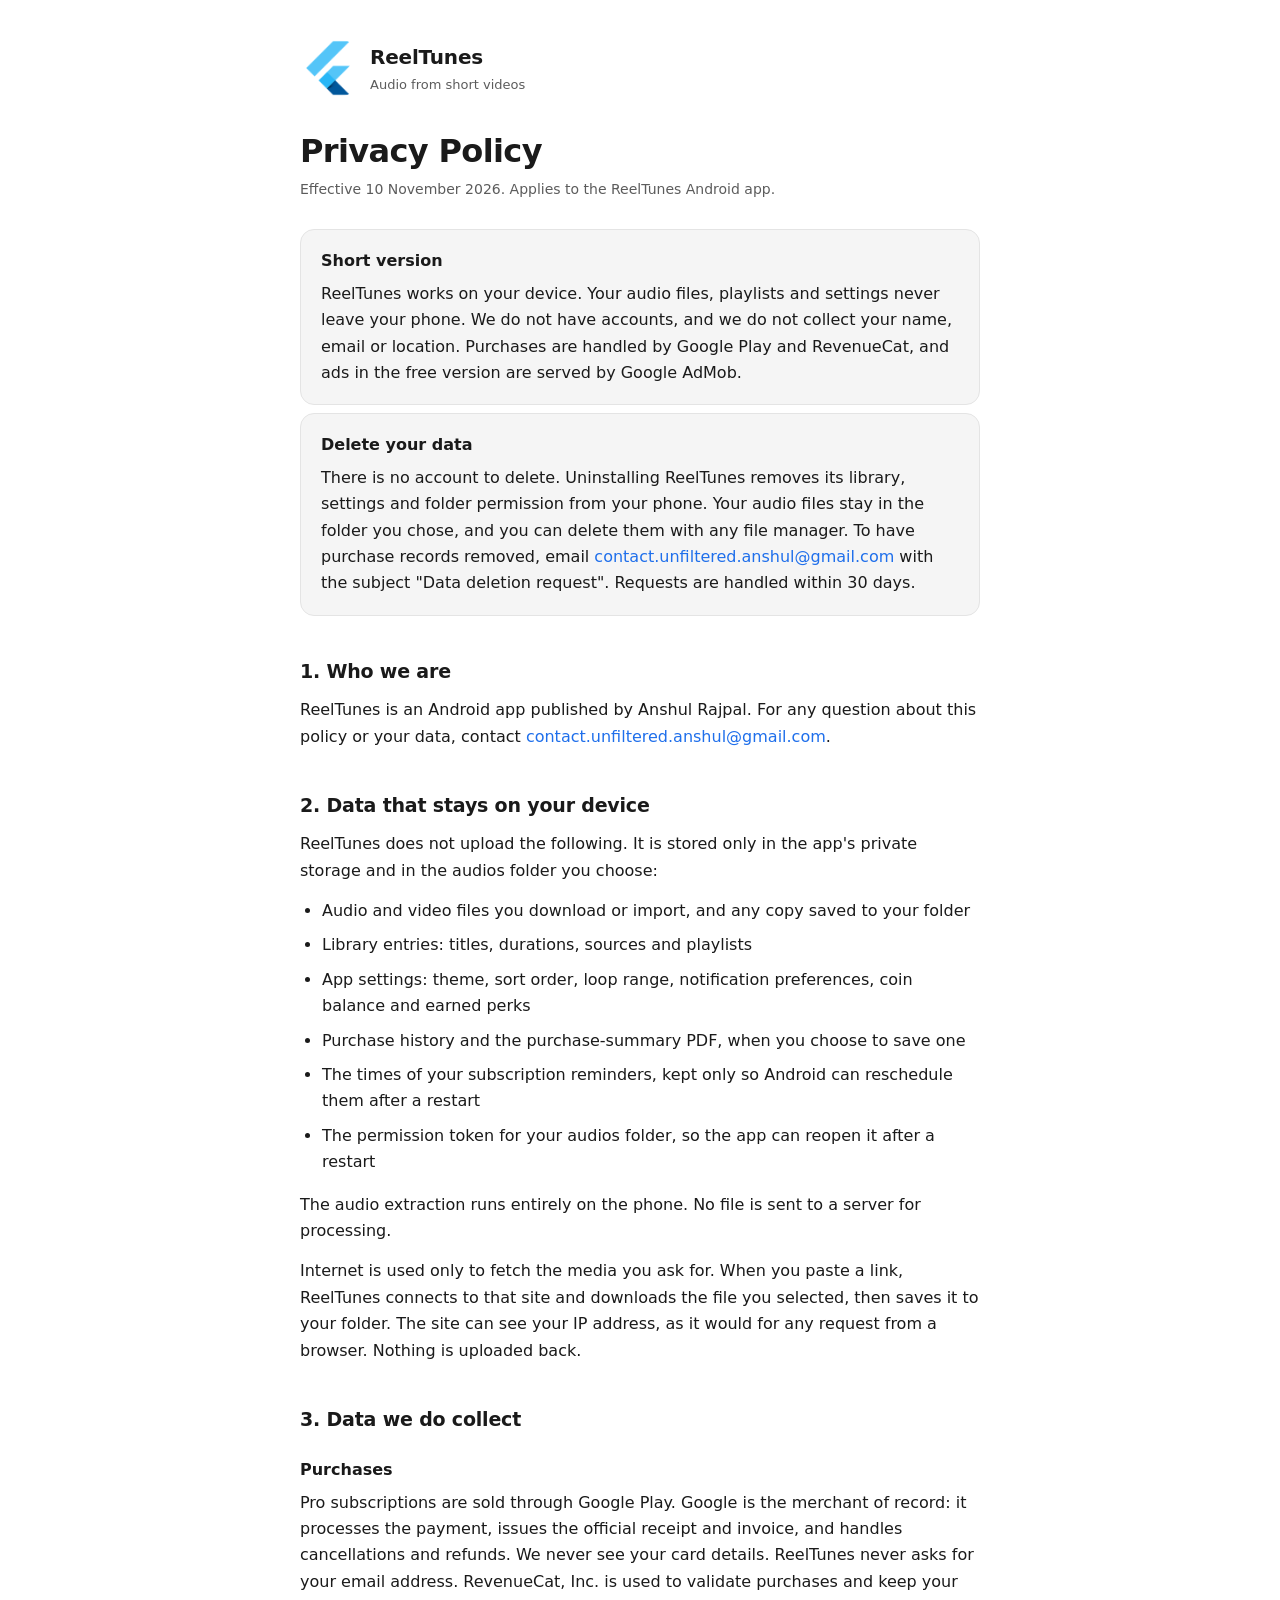
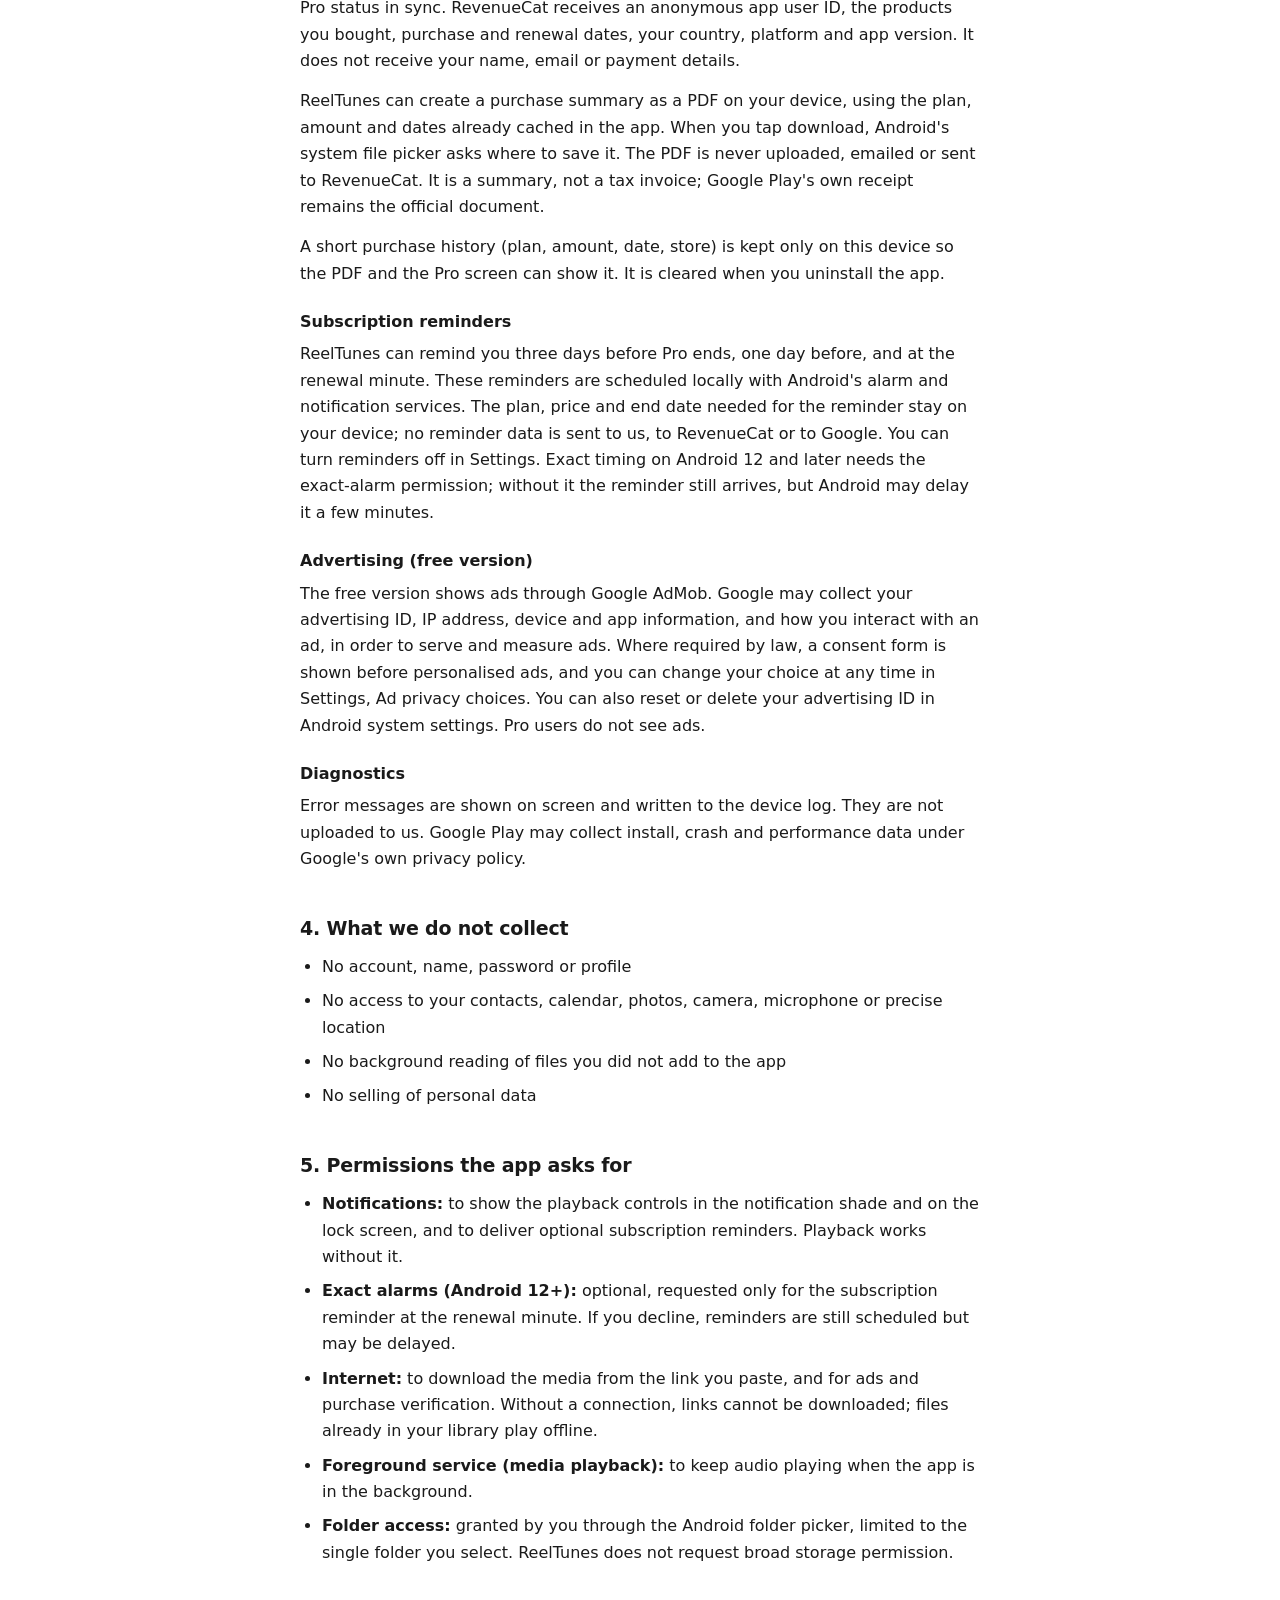
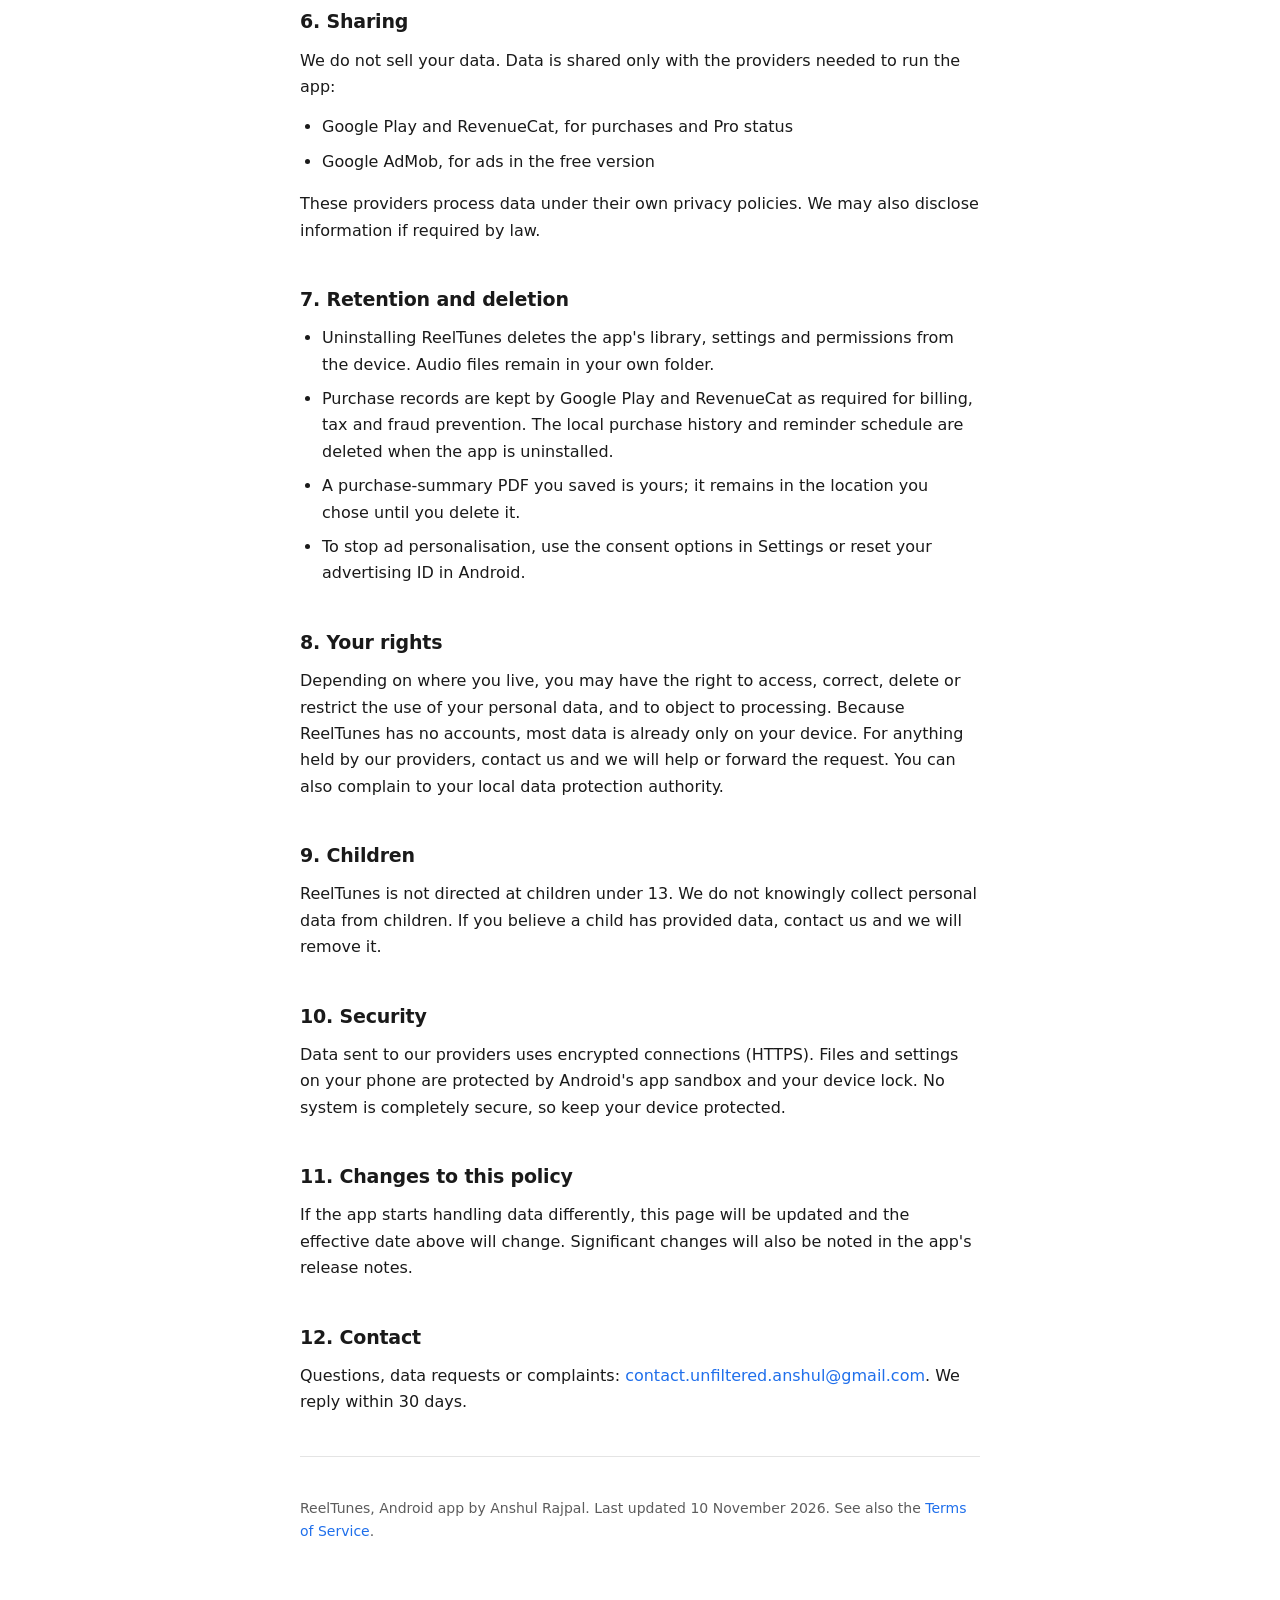
==== commit ede42679: "feat: PDF purchase summary, cancellation, renewal reminders" ====
--- a/privacy/index.html
+++ b/privacy/index.html
@@ -78,7 +78,7 @@
   </header>
 
   <h1>Privacy Policy</h1>
-  <p class="meta">Effective 7 November 2026. Applies to the ReelTunes Android app.</p>
+  <p class="meta">Effective 10 November 2026. Applies to the ReelTunes Android app.</p>
 
   <div class="summary">
     <p><strong>Short version</strong>
@@ -110,6 +110,8 @@
     <li>Audio and video files you download or import, and any copy saved to your folder</li>
     <li>Library entries: titles, durations, sources and playlists</li>
     <li>App settings: theme, sort order, loop range, notification preferences, coin balance and earned perks</li>
+    <li>Purchase history and the purchase-summary PDF, when you choose to save one</li>
+    <li>The times of your subscription reminders, kept only so Android can reschedule them after a restart</li>
     <li>The permission token for your audios folder, so the app can reopen it after a restart</li>
   </ul>
   <p>The audio extraction runs entirely on the phone. No file is sent to a
@@ -122,13 +124,31 @@
   <h2>3. Data we do collect</h2>
 
   <h3>Purchases</h3>
-  <p>Pro subscriptions are sold through Google Play. Payments are processed by
-    Google; we never see your card details. Google emails a receipt for every
-    purchase, so ReelTunes never asks for your email address. RevenueCat, Inc.
-    is used to validate purchases and keep your Pro status in sync. RevenueCat
-    receives an anonymous app user ID, the products you bought, purchase and
-    renewal dates, your country, platform and app version. It does not receive
-    your name, email or payment details.</p>
+  <p>Pro subscriptions are sold through Google Play. Google is the merchant of
+    record: it processes the payment, issues the official receipt and invoice,
+    and handles cancellations and refunds. We never see your card details.
+    ReelTunes never asks for your email address. RevenueCat, Inc. is used to
+    validate purchases and keep your Pro status in sync. RevenueCat receives an
+    anonymous app user ID, the products you bought, purchase and renewal dates,
+    your country, platform and app version. It does not receive your name,
+    email or payment details.</p>
+  <p>ReelTunes can create a purchase summary as a PDF on your device, using the
+    plan, amount and dates already cached in the app. When you tap download,
+    Android's system file picker asks where to save it. The PDF is never
+    uploaded, emailed or sent to RevenueCat. It is a summary, not a tax invoice;
+    Google Play's own receipt remains the official document.</p>
+  <p>A short purchase history (plan, amount, date, store) is kept only on this
+    device so the PDF and the Pro screen can show it. It is cleared when you
+    uninstall the app.</p>
+
+  <h3>Subscription reminders</h3>
+  <p>ReelTunes can remind you three days before Pro ends, one day before, and at
+    the renewal minute. These reminders are scheduled locally with Android's
+    alarm and notification services. The plan, price and end date needed for
+    the reminder stay on your device; no reminder data is sent to us, to
+    RevenueCat or to Google. You can turn reminders off in Settings. Exact
+    timing on Android 12 and later needs the exact-alarm permission; without
+    it the reminder still arrives, but Android may delay it a few minutes.</p>
 
   <h3>Advertising (free version)</h3>
   <p>The free version shows ads through Google AdMob. Google may collect your
@@ -154,7 +174,8 @@
 
   <h2>5. Permissions the app asks for</h2>
   <ul>
-    <li><strong>Notifications:</strong> to show the playback controls in the notification shade and on the lock screen. Playback works without it.</li>
+    <li><strong>Notifications:</strong> to show the playback controls in the notification shade and on the lock screen, and to deliver optional subscription reminders. Playback works without it.</li>
+    <li><strong>Exact alarms (Android 12+):</strong> optional, requested only for the subscription reminder at the renewal minute. If you decline, reminders are still scheduled but may be delayed.</li>
     <li><strong>Internet:</strong> to download the media from the link you paste, and for ads and purchase verification. Without a connection, links cannot be downloaded; files already in your library play offline.</li>
     <li><strong>Foreground service (media playback):</strong> to keep audio playing when the app is in the background.</li>
     <li><strong>Folder access:</strong> granted by you through the Android folder picker, limited to the single folder you select. ReelTunes does not request broad storage permission.</li>
@@ -173,7 +194,8 @@
   <h2>7. Retention and deletion</h2>
   <ul>
     <li>Uninstalling ReelTunes deletes the app's library, settings and permissions from the device. Audio files remain in your own folder.</li>
-    <li>Purchase records are kept by Google Play and RevenueCat as required for billing, tax and fraud prevention.</li>
+    <li>Purchase records are kept by Google Play and RevenueCat as required for billing, tax and fraud prevention. The local purchase history and reminder schedule are deleted when the app is uninstalled.</li>
+    <li>A purchase-summary PDF you saved is yours; it remains in the location you chose until you delete it.</li>
     <li>To stop ad personalisation, use the consent options in Settings or reset your advertising ID in Android.</li>
   </ul>
 
@@ -207,7 +229,7 @@
 
   <hr>
   <footer>
-    <p>ReelTunes, Android app by Anshul Rajpal. Last updated 8 November 2026.
+    <p>ReelTunes, Android app by Anshul Rajpal. Last updated 10 November 2026.
       See also the <a href="/terms">Terms of Service</a>.</p>
   </footer>
 
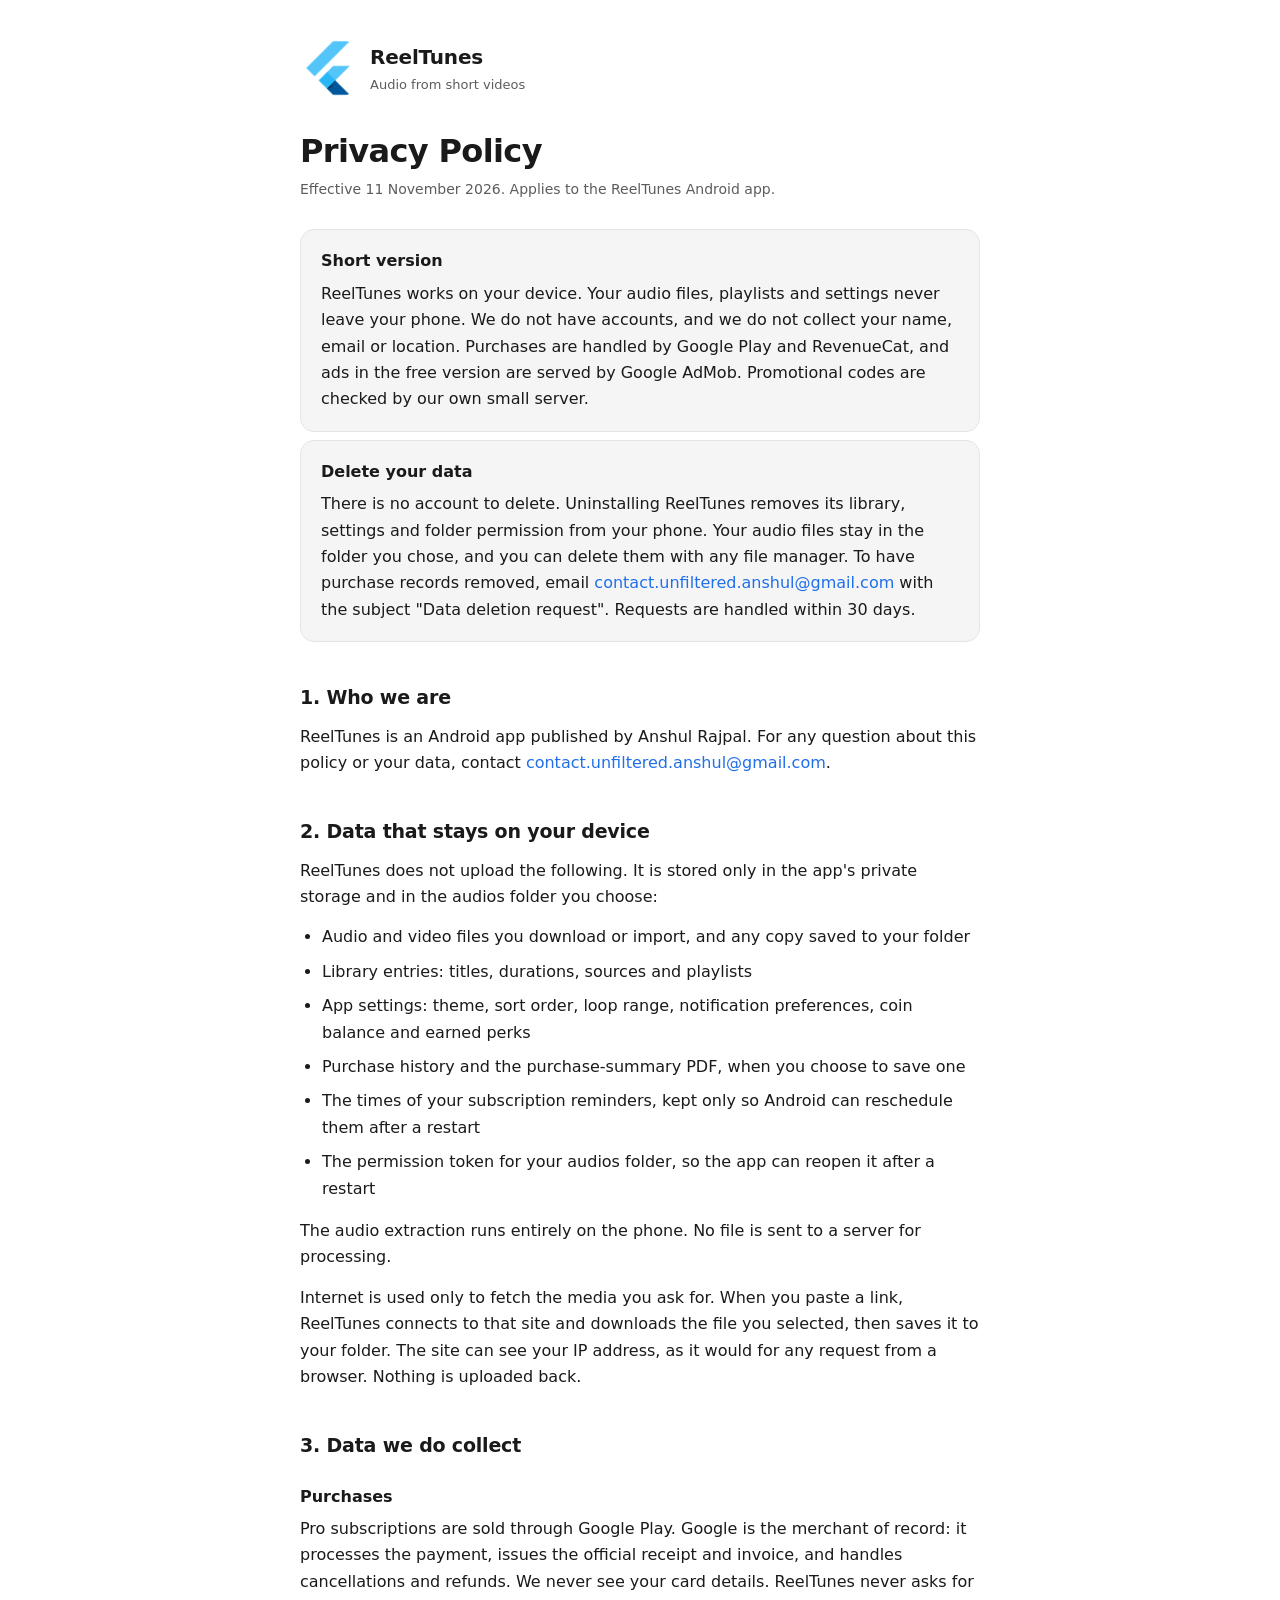
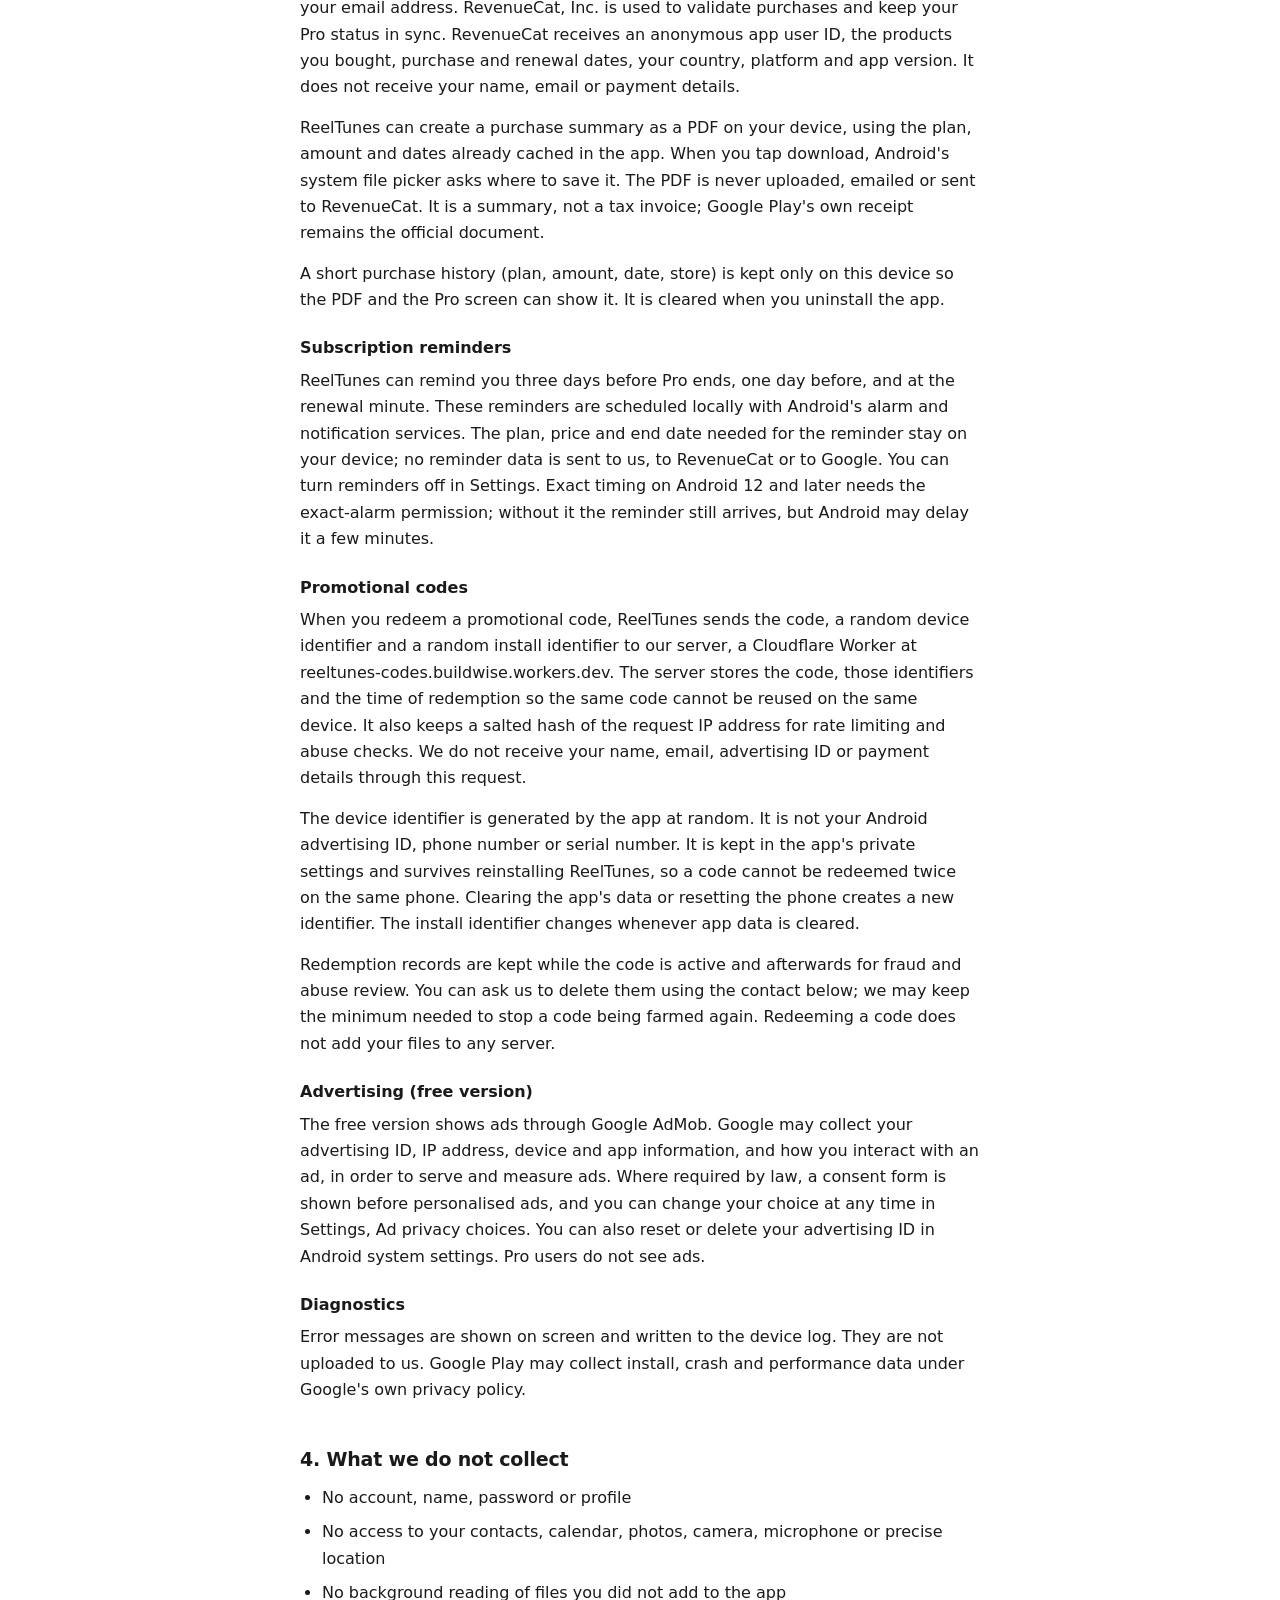
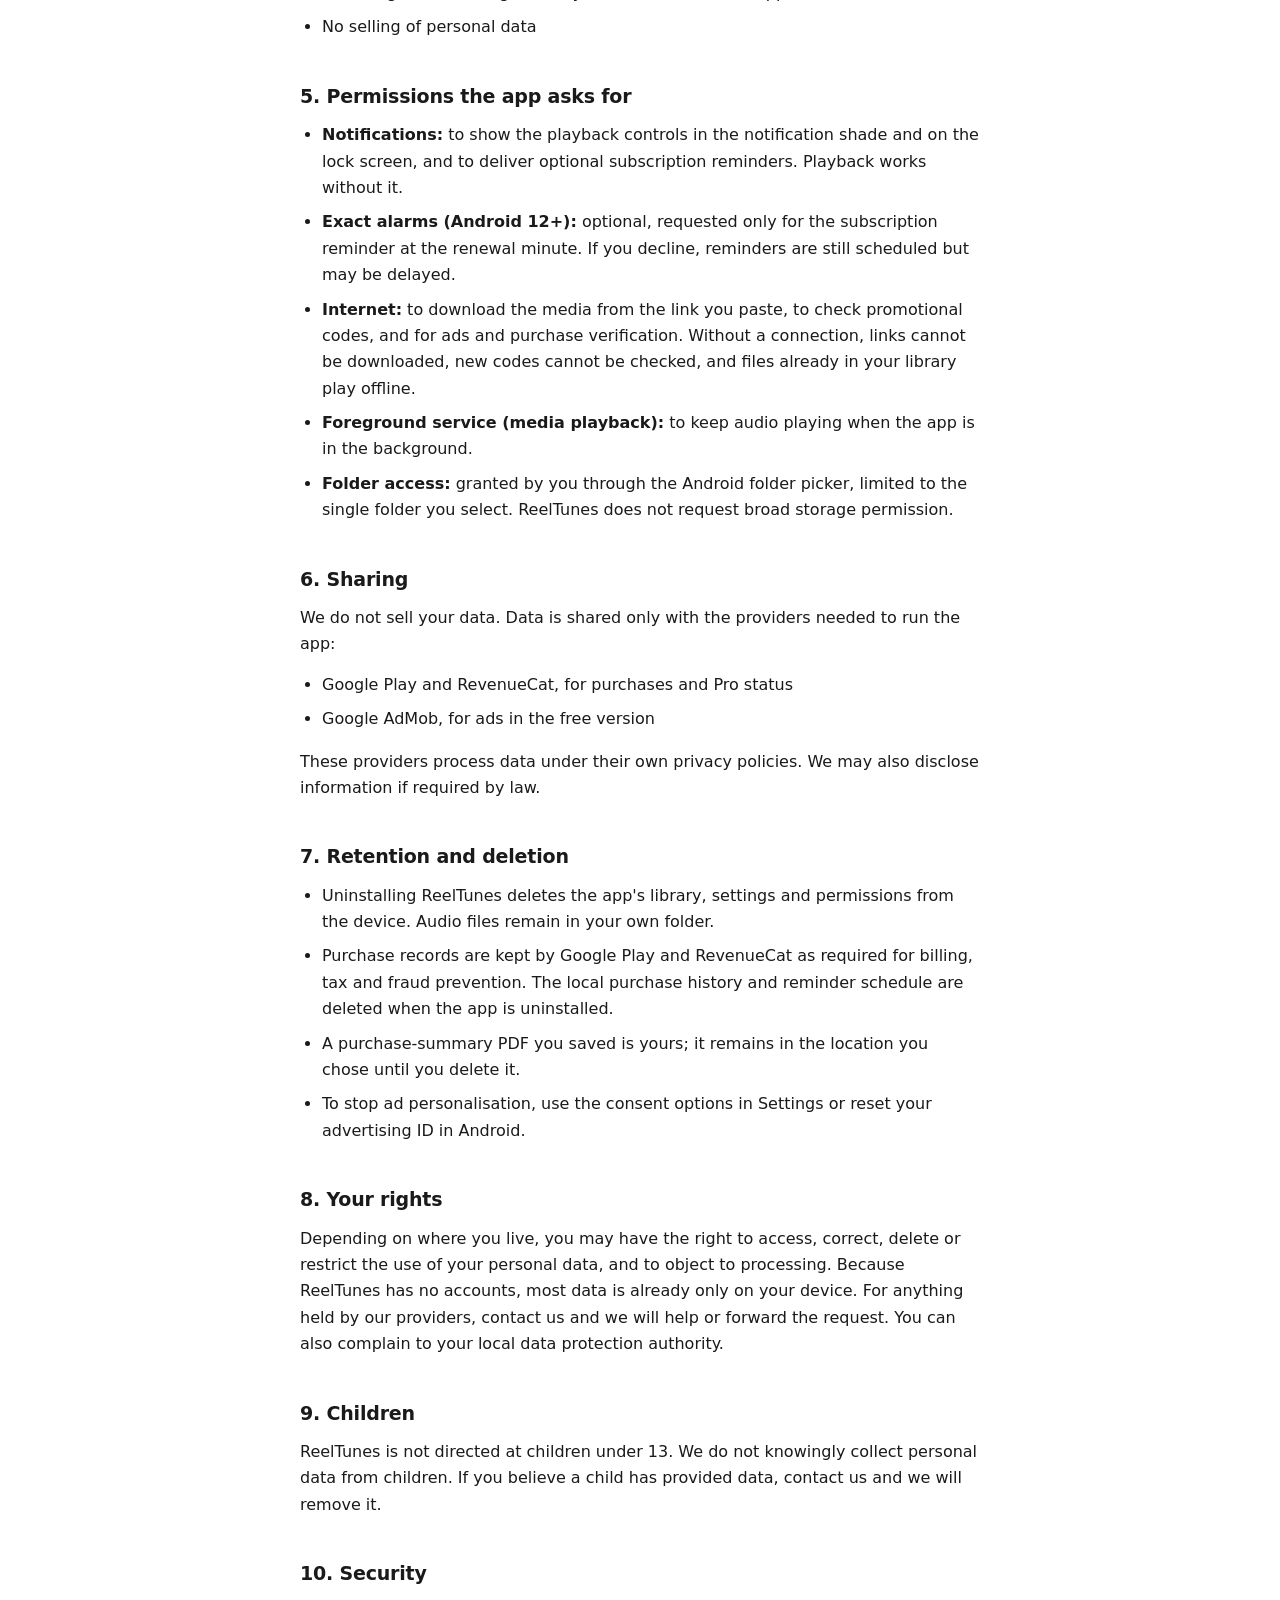
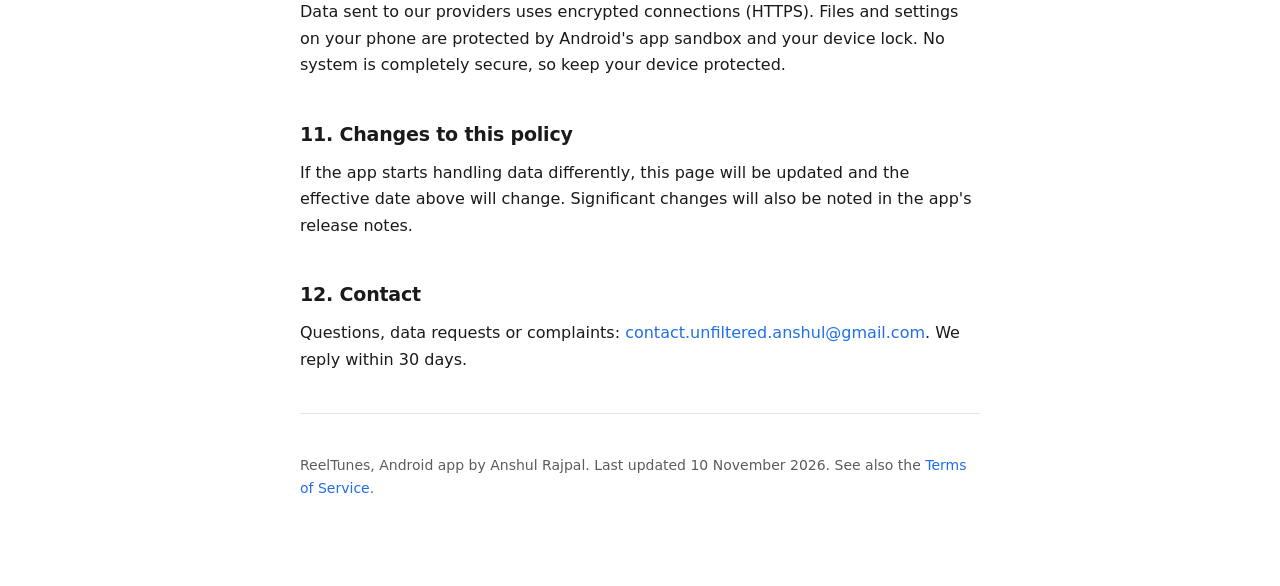
==== commit c1956905: "feat: shared redeem backend and live code dashboard" ====
--- a/privacy/index.html
+++ b/privacy/index.html
@@ -78,14 +78,15 @@
   </header>
 
   <h1>Privacy Policy</h1>
-  <p class="meta">Effective 10 November 2026. Applies to the ReelTunes Android app.</p>
+  <p class="meta">Effective 11 November 2026. Applies to the ReelTunes Android app.</p>
 
   <div class="summary">
     <p><strong>Short version</strong>
       ReelTunes works on your device. Your audio files, playlists and settings
       never leave your phone. We do not have accounts, and we do not collect
       your name, email or location. Purchases are handled by Google Play and
-      RevenueCat, and ads in the free version are served by Google AdMob.</p>
+      RevenueCat, and ads in the free version are served by Google AdMob.
+      Promotional codes are checked by our own small server.</p>
   </div>
 
   <div class="summary" id="delete">
@@ -150,6 +151,25 @@
     timing on Android 12 and later needs the exact-alarm permission; without
     it the reminder still arrives, but Android may delay it a few minutes.</p>
 
+  <h3>Promotional codes</h3>
+  <p>When you redeem a promotional code, ReelTunes sends the code, a random
+    device identifier and a random install identifier to our server, a
+    Cloudflare Worker at reeltunes-codes.buildwise.workers.dev. The server
+    stores the code, those identifiers and the time of redemption so the same
+    code cannot be reused on the same device. It also keeps a salted hash of
+    the request IP address for rate limiting and abuse checks. We do not receive
+    your name, email, advertising ID or payment details through this request.</p>
+  <p>The device identifier is generated by the app at random. It is not your
+    Android advertising ID, phone number or serial number. It is kept in the
+    app's private settings and survives reinstalling ReelTunes, so a code cannot
+    be redeemed twice on the same phone. Clearing the app's data or resetting the
+    phone creates a new identifier. The install identifier changes whenever app
+    data is cleared.</p>
+  <p>Redemption records are kept while the code is active and afterwards for
+    fraud and abuse review. You can ask us to delete them using the contact
+    below; we may keep the minimum needed to stop a code being farmed again.
+    Redeeming a code does not add your files to any server.</p>
+
   <h3>Advertising (free version)</h3>
   <p>The free version shows ads through Google AdMob. Google may collect your
     advertising ID, IP address, device and app information, and how you
@@ -176,7 +196,7 @@
   <ul>
     <li><strong>Notifications:</strong> to show the playback controls in the notification shade and on the lock screen, and to deliver optional subscription reminders. Playback works without it.</li>
     <li><strong>Exact alarms (Android 12+):</strong> optional, requested only for the subscription reminder at the renewal minute. If you decline, reminders are still scheduled but may be delayed.</li>
-    <li><strong>Internet:</strong> to download the media from the link you paste, and for ads and purchase verification. Without a connection, links cannot be downloaded; files already in your library play offline.</li>
+    <li><strong>Internet:</strong> to download the media from the link you paste, to check promotional codes, and for ads and purchase verification. Without a connection, links cannot be downloaded, new codes cannot be checked, and files already in your library play offline.</li>
     <li><strong>Foreground service (media playback):</strong> to keep audio playing when the app is in the background.</li>
     <li><strong>Folder access:</strong> granted by you through the Android folder picker, limited to the single folder you select. ReelTunes does not request broad storage permission.</li>
   </ul>
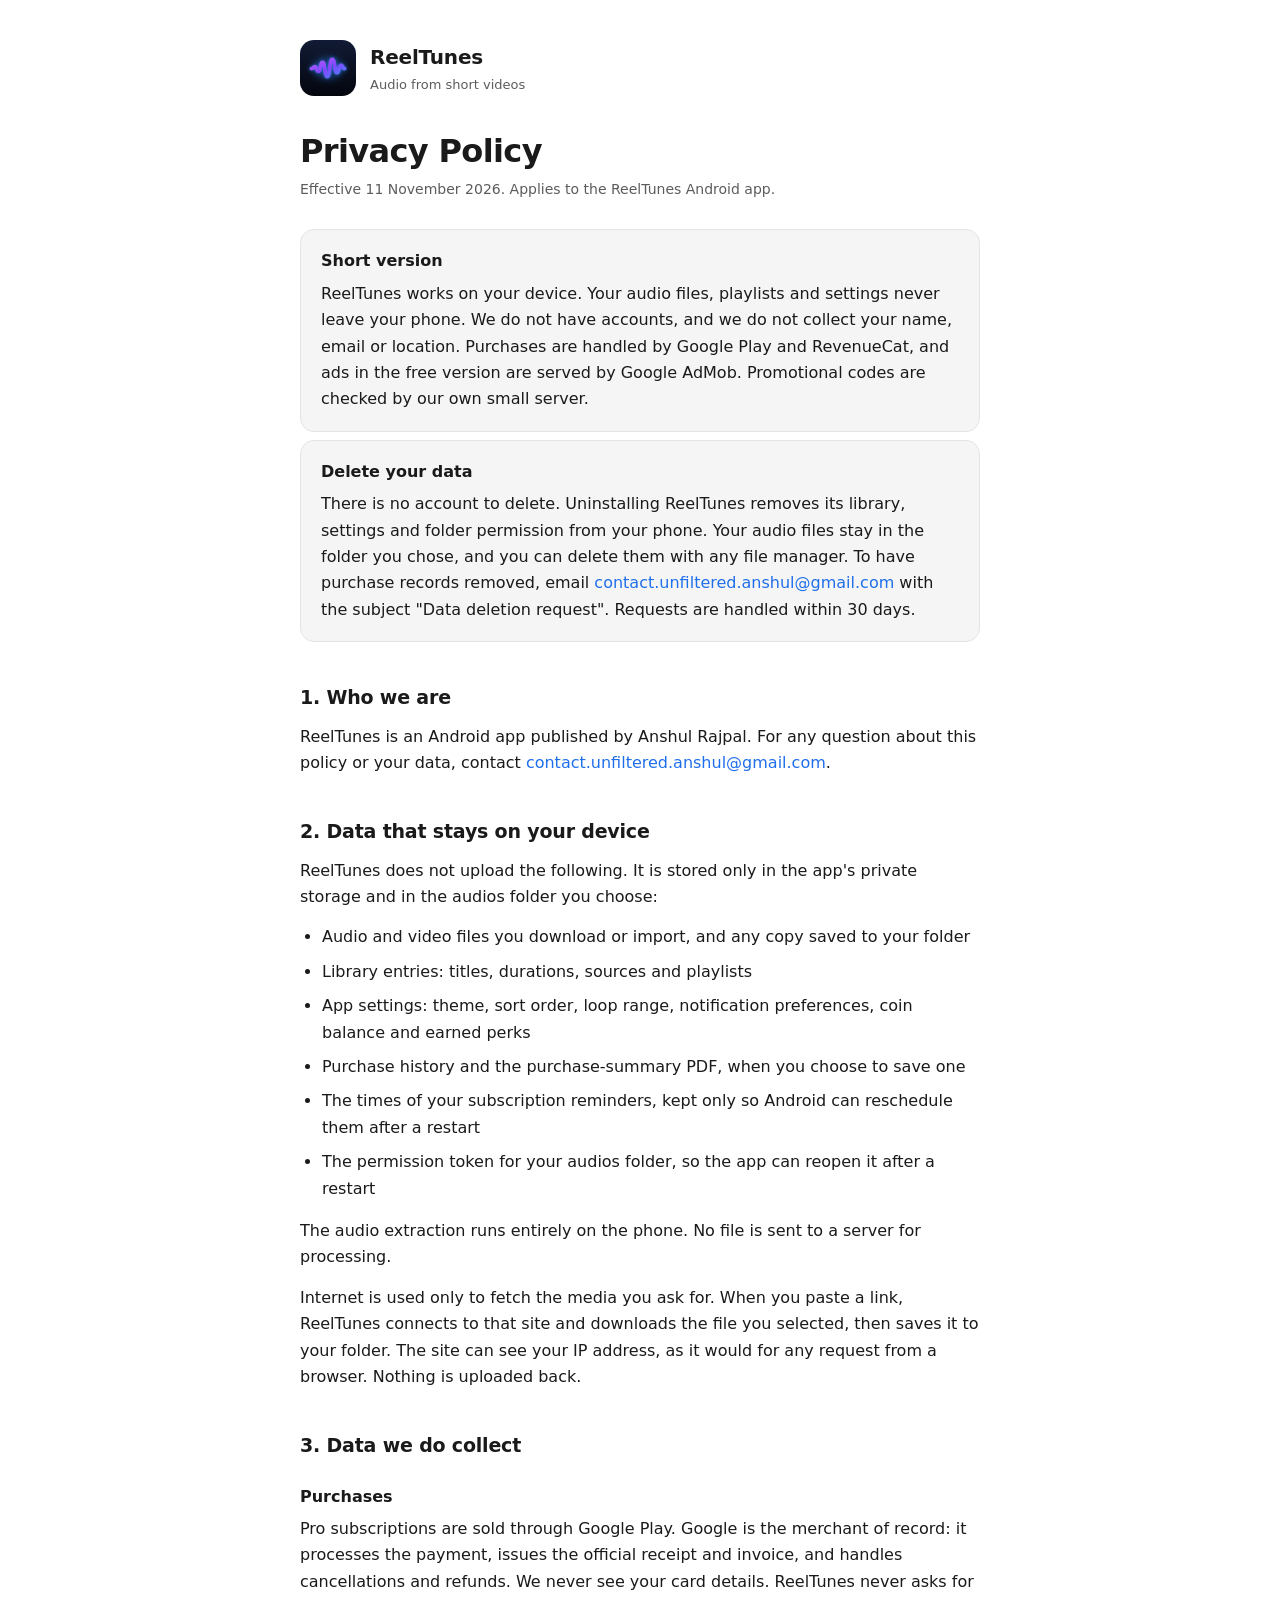
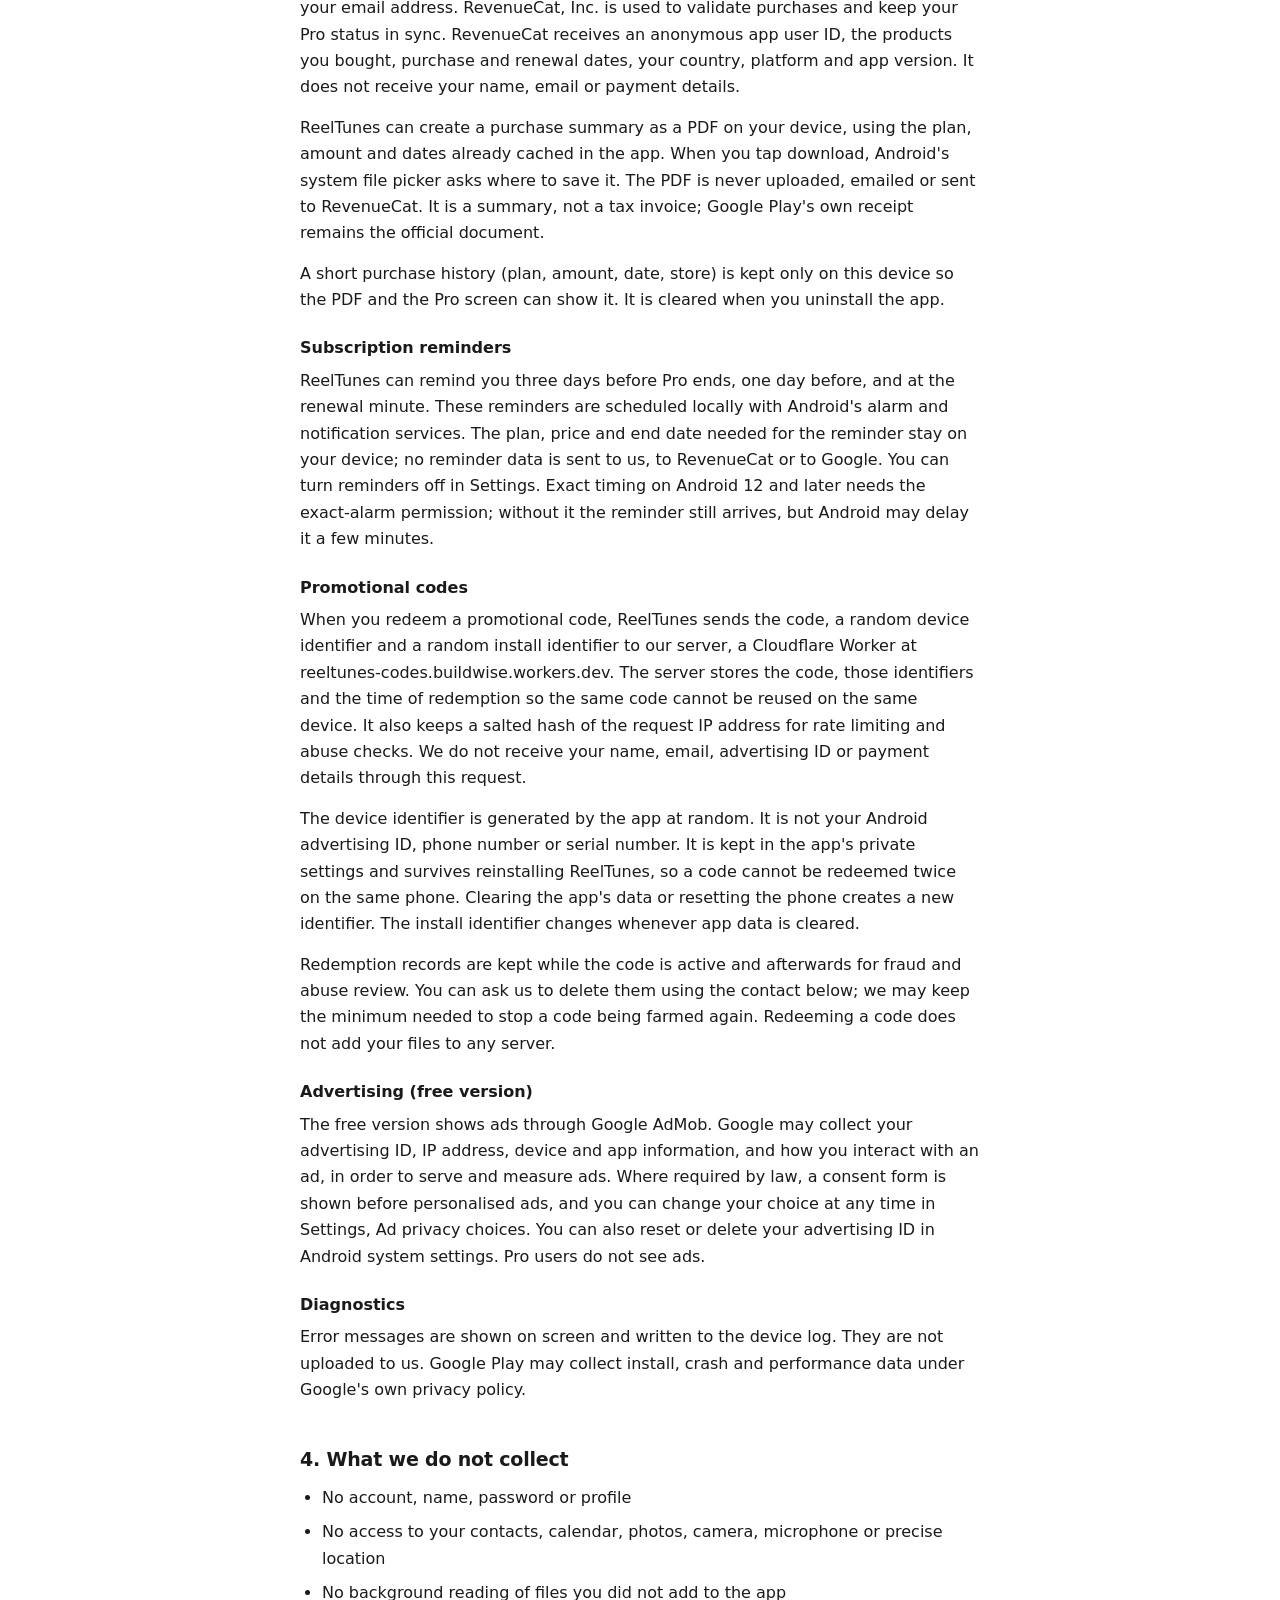
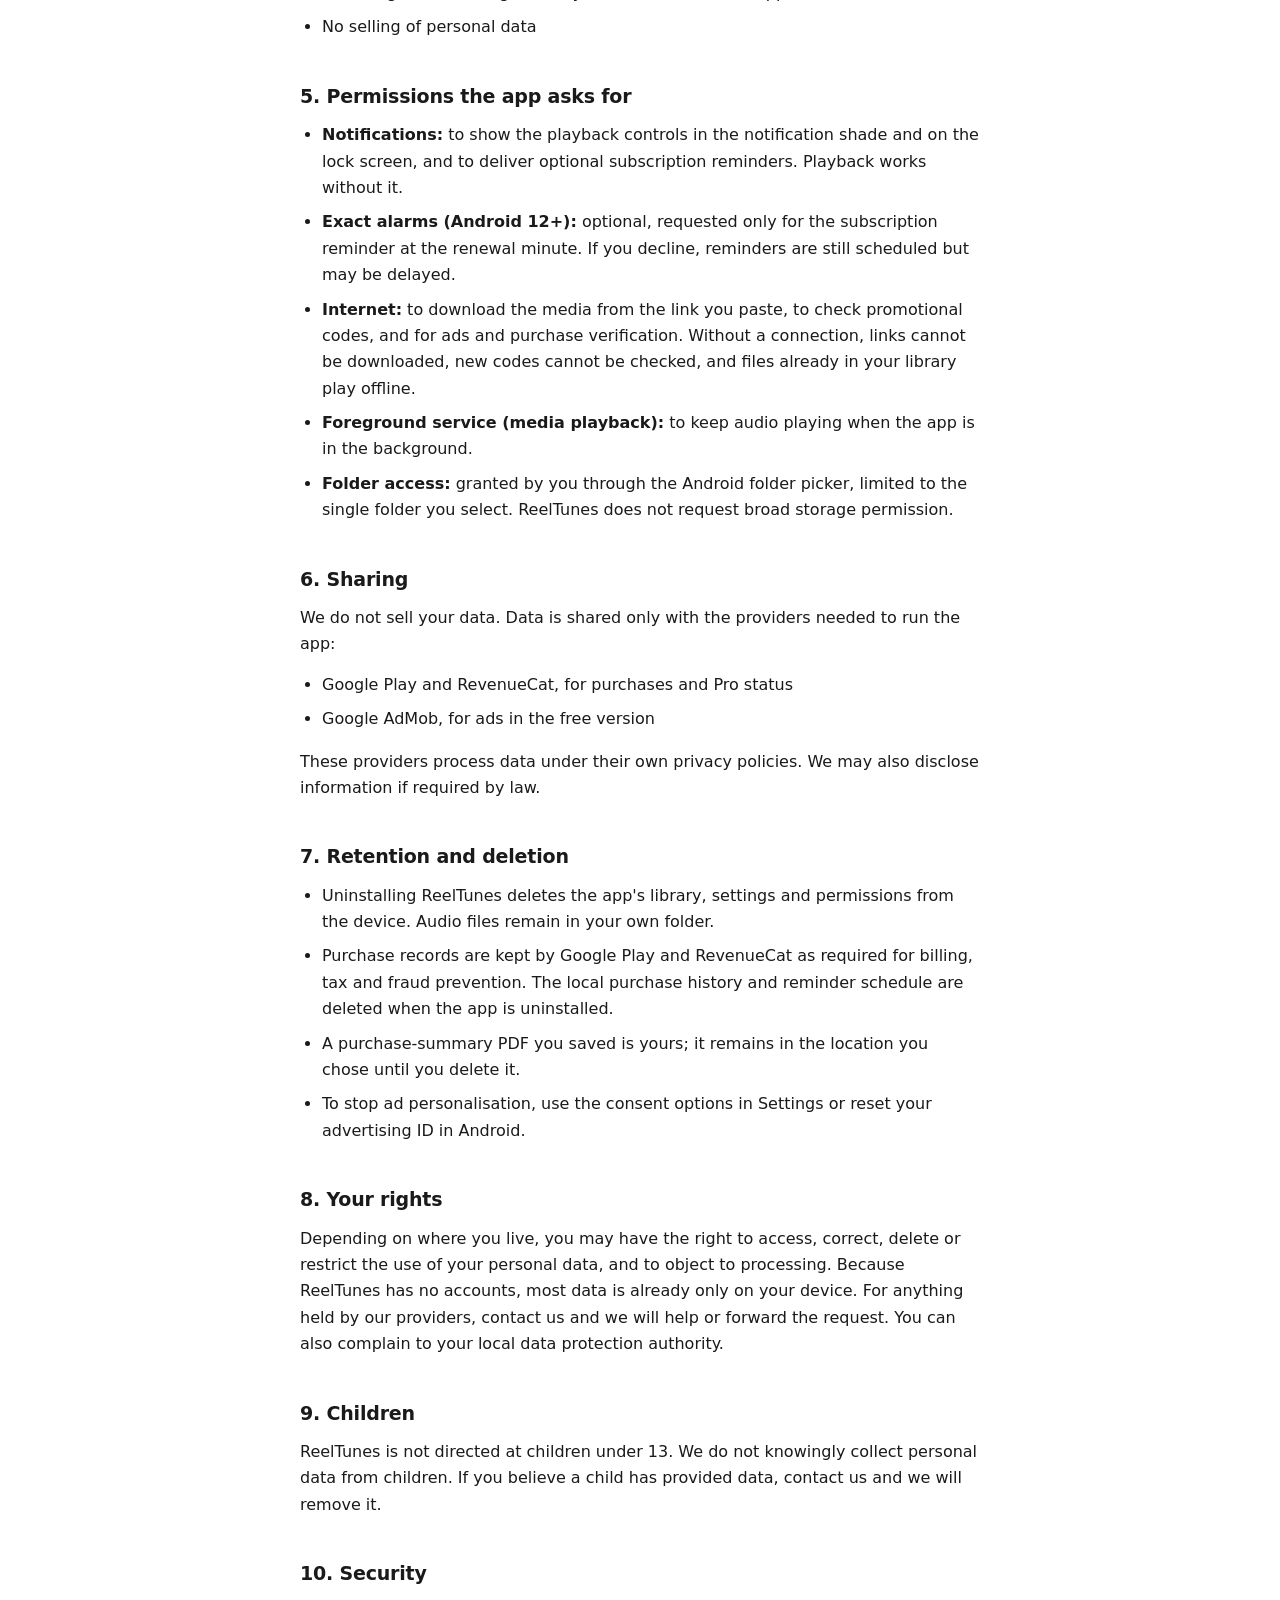
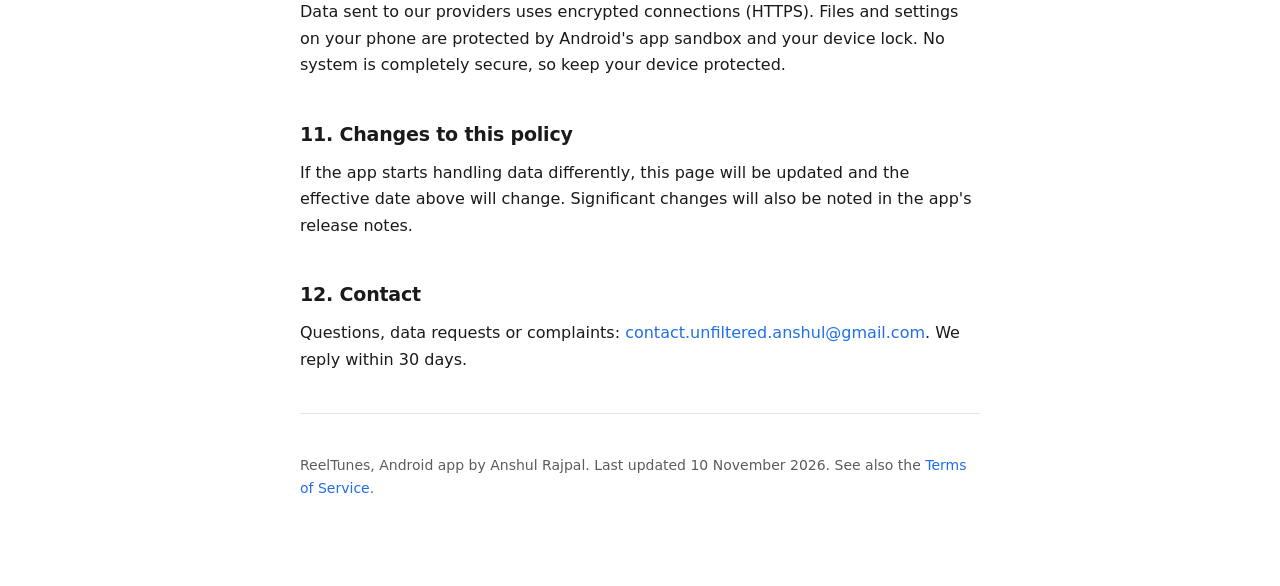
==== commit a4919df3: "release: 0.0.4 (13) - media notification, ads fixes, web-only code admin - native MediaSessionCompat" ====
--- a/privacy/index.html
+++ b/privacy/index.html
@@ -5,12 +5,15 @@
 <meta name="viewport" content="width=device-width, initial-scale=1">
 <title>ReelTunes Privacy Policy</title>
 <meta name="description" content="How ReelTunes handles your data. Audio stays on your device.">
-<meta name="theme-color" content="#111111">
+<meta name="theme-color" content="#0A1122">
 <meta property="og:title" content="ReelTunes Privacy Policy">
 <meta property="og:description" content="How ReelTunes handles your data. Audio stays on your device.">
 <meta property="og:type" content="website">
-<meta property="og:image" content="logo.png">
-<link rel="icon" href="logo.png" type="image/png">
+<meta property="og:image" content="icon-512.png">
+<link rel="icon" href="favicon.ico" sizes="any">
+<link rel="icon" href="favicon-32.png" type="image/png" sizes="32x32">
+<link rel="icon" href="icon-192.png" type="image/png" sizes="192x192">
+<link rel="apple-touch-icon" href="apple-touch-icon-180.png">
 <style>
   :root {
     --bg: #ffffff;
@@ -73,7 +76,7 @@
 <div class="wrap">
 
   <header>
-    <img src="logo.png" alt="ReelTunes logo">
+    <img src="icon-192.png" alt="ReelTunes logo">
     <div class="brand">ReelTunes<span>Audio from short videos</span></div>
   </header>
 
